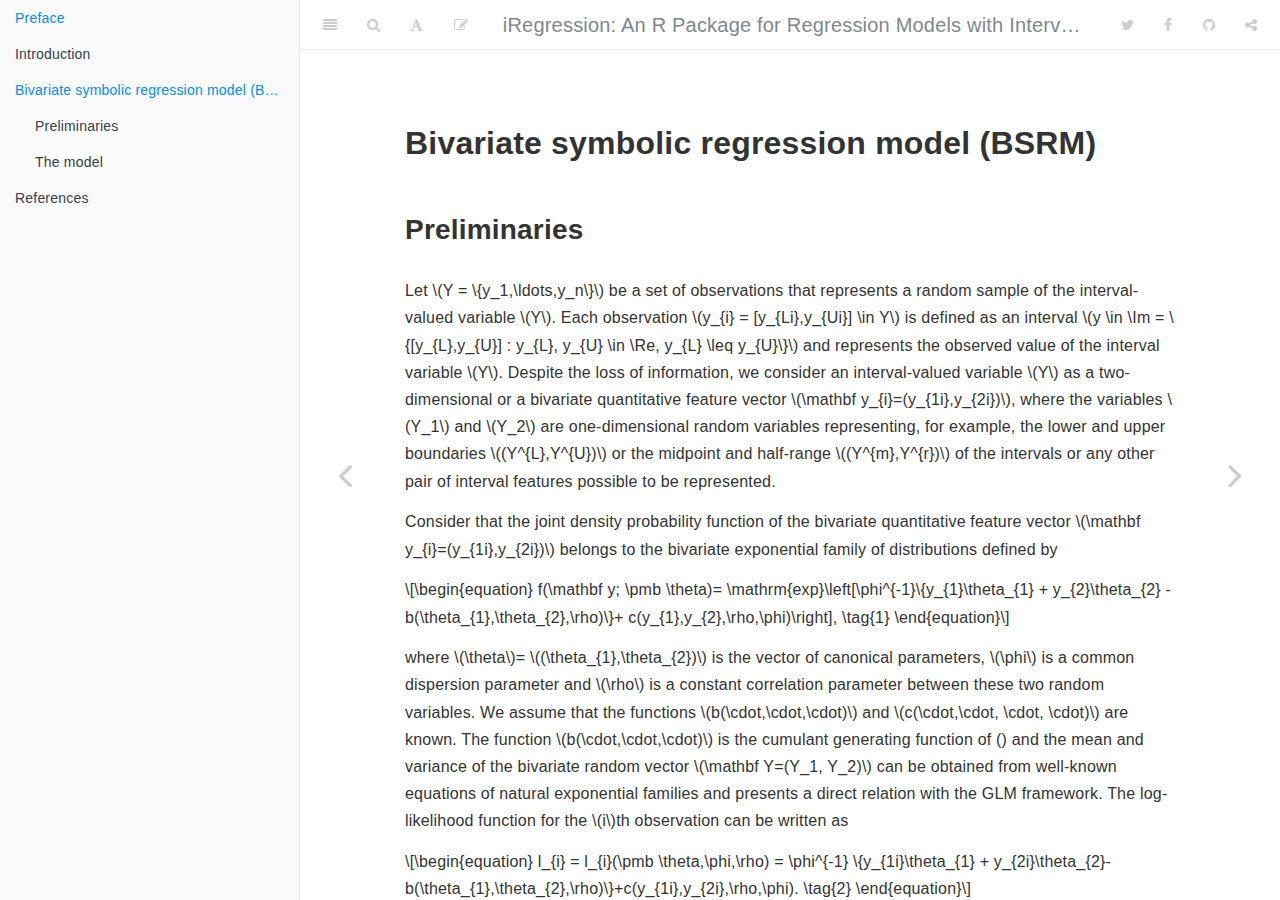
==== docs/bivariate-symbolic-regression-model-bsrm.html @ 04080b5e "Update site: adding --- at the end of each chapter." ====
<!DOCTYPE html>
<html >

<head>

  <meta charset="UTF-8">
  <meta http-equiv="X-UA-Compatible" content="IE=edge">
  <title>Bivariate symbolic regression model (BSRM) | iRegression: An R Package for Regression Models with Interval Variables</title>
  <meta name="description" content="Escrever um prefácio">
  <meta name="generator" content="bookdown  and GitBook 2.6.7">

  <meta property="og:title" content="Bivariate symbolic regression model (BSRM) | iRegression: An R Package for Regression Models with Interval Variables" />
  <meta property="og:type" content="book" />
  <meta property="og:url" content="https://prdm0.github.io/iRegression/" />
  
  <meta property="og:description" content="Escrever um prefácio" />
  <meta name="github-repo" content="prdm0/bookiRegression" />

  <meta name="twitter:card" content="summary" />
  <meta name="twitter:title" content="Bivariate symbolic regression model (BSRM) | iRegression: An R Package for Regression Models with Interval Variables" />
  
  <meta name="twitter:description" content="Escrever um prefácio" />
  

<meta name="author" content="Eufrasio de A. Lima Neto and Pedro Rafael D. Marinho">


<meta name="date" content="2019-01-02">

  <meta name="viewport" content="width=device-width, initial-scale=1">
  <meta name="apple-mobile-web-app-capable" content="yes">
  <meta name="apple-mobile-web-app-status-bar-style" content="black">
  
  
<link rel="prev" href="introduction.html">
<link rel="next" href="references.html">
<script src="libs/jquery-2.2.3/jquery.min.js"></script>
<link href="libs/gitbook-2.6.7/css/style.css" rel="stylesheet" />
<link href="libs/gitbook-2.6.7/css/plugin-table.css" rel="stylesheet" />
<link href="libs/gitbook-2.6.7/css/plugin-bookdown.css" rel="stylesheet" />
<link href="libs/gitbook-2.6.7/css/plugin-highlight.css" rel="stylesheet" />
<link href="libs/gitbook-2.6.7/css/plugin-search.css" rel="stylesheet" />
<link href="libs/gitbook-2.6.7/css/plugin-fontsettings.css" rel="stylesheet" />










<link rel="stylesheet" href="style.css" type="text/css" />
</head>

<body>



  <div class="book without-animation with-summary font-size-2 font-family-1" data-basepath=".">

    <div class="book-summary">
      <nav role="navigation">

<ul class="summary">
<li class="chapter" data-level="" data-path="index.html"><a href="index.html"><i class="fa fa-check"></i>Preface</a></li>
<li class="chapter" data-level="" data-path="introduction.html"><a href="introduction.html"><i class="fa fa-check"></i>Introduction</a></li>
<li class="chapter" data-level="" data-path="bivariate-symbolic-regression-model-bsrm.html"><a href="bivariate-symbolic-regression-model-bsrm.html"><i class="fa fa-check"></i>Bivariate symbolic regression model (BSRM)</a><ul>
<li class="chapter" data-level="" data-path="bivariate-symbolic-regression-model-bsrm.html"><a href="bivariate-symbolic-regression-model-bsrm.html#preliminaries"><i class="fa fa-check"></i>Preliminaries</a></li>
<li class="chapter" data-level="" data-path="bivariate-symbolic-regression-model-bsrm.html"><a href="bivariate-symbolic-regression-model-bsrm.html#the-model"><i class="fa fa-check"></i>The model</a></li>
</ul></li>
<li class="chapter" data-level="" data-path="references.html"><a href="references.html"><i class="fa fa-check"></i>References</a></li>
</ul>

      </nav>
    </div>

    <div class="book-body">
      <div class="body-inner">
        <div class="book-header" role="navigation">
          <h1>
            <i class="fa fa-circle-o-notch fa-spin"></i><a href="./">iRegression: An R Package for Regression Models with Interval Variables</a>
          </h1>
        </div>

        <div class="page-wrapper" tabindex="-1" role="main">
          <div class="page-inner">

            <section class="normal" id="section-">
<div id="bivariate-symbolic-regression-model-bsrm" class="section level1 unnumbered">
<h1>Bivariate symbolic regression model (BSRM)</h1>
<div id="preliminaries" class="section level2 unnumbered">
<h2>Preliminaries</h2>
<p>Let <span class="math inline">\(Y = \{y_1,\ldots,y_n\}\)</span> be a set of observations that represents a random sample of the interval-valued variable <span class="math inline">\(Y\)</span>. Each observation <span class="math inline">\(y_{i} = [y_{Li},y_{Ui}] \in Y\)</span> is defined as an interval <span class="math inline">\(y \in \Im = \{[y_{L},y_{U}] : y_{L}, y_{U} \in \Re, y_{L} \leq y_{U}\}\)</span> and represents the observed value of the interval variable <span class="math inline">\(Y\)</span>. Despite the loss of information, we consider an interval-valued variable <span class="math inline">\(Y\)</span> as a two-dimensional or a bivariate quantitative feature vector <span class="math inline">\(\mathbf y_{i}=(y_{1i},y_{2i})\)</span>, where the variables <span class="math inline">\(Y_1\)</span> and <span class="math inline">\(Y_2\)</span> are one-dimensional random variables representing, for example, the lower and upper boundaries <span class="math inline">\((Y^{L},Y^{U})\)</span> or the midpoint and half-range <span class="math inline">\((Y^{m},Y^{r})\)</span> of the intervals or any other pair of interval features possible to be represented.</p>
<p>Consider that the joint density probability function of the bivariate quantitative
feature vector <span class="math inline">\(\mathbf y_{i}=(y_{1i},y_{2i})\)</span> belongs to the bivariate exponential family of
distributions  defined by</p>
<p><span class="math display" id="eq:random">\[\begin{equation}
    f(\mathbf y; \pmb \theta)=
    \mathrm{exp}\left[\phi^{-1}\{y_{1}\theta_{1} + y_{2}\theta_{2} -
    b(\theta_{1},\theta_{2},\rho)\}+ c(y_{1},y_{2},\rho,\phi)\right],
    \tag{1}
\end{equation}\]</span></p>
<p>where <span class="math inline">\(\theta\)</span>=
<span class="math inline">\((\theta_{1},\theta_{2})\)</span> is the vector of canonical parameters, <span class="math inline">\(\phi\)</span> is a common dispersion parameter
and <span class="math inline">\(\rho\)</span> is a constant correlation parameter between these two
random variables. We assume that the functions
<span class="math inline">\(b(\cdot,\cdot,\cdot)\)</span> and <span class="math inline">\(c(\cdot,\cdot, \cdot, \cdot)\)</span> are known.
The function <span class="math inline">\(b(\cdot,\cdot,\cdot)\)</span> is the cumulant generating
function of () and the mean and variance of the bivariate
random vector <span class="math inline">\(\mathbf Y=(Y_1, Y_2)\)</span> can be obtained from well-known
equations of natural exponential families and presents a direct relation with the GLM framework. The log-likelihood function for the <span class="math inline">\(i\)</span>th observation can be written as</p>
<p><span class="math display" id="eq:loglikelihood">\[\begin{equation}
  l_{i} = l_{i}(\pmb \theta,\phi,\rho) =
        \phi^{-1} \{y_{1i}\theta_{1} +                                                                           y_{2i}\theta_{2}-b(\theta_{1},\theta_{2},\rho)\}+c(y_{1i},y_{2i},\rho,\phi).
\tag{2}
\end{equation}\]</span></p>
<p>The use of the bivariate exponential family of distributions allows to extend the GLM framework for the case of interval-valued variables.</p>
</div>
<div id="the-model" class="section level2 unnumbered">
<h2>The model</h2>
<p>Let <span class="math inline">\(E=\{e_1,\ldots,e_n\}\)</span> be a set of examples that are described by
<span class="math inline">\(p+1\)</span> interval-valued variables <span class="math inline">\(Y\)</span>, <span class="math inline">\(T_{1},\ldots,T_{p}\)</span>. The interval-valued
variable <span class="math inline">\(Y\)</span> is a dependent variable and it is related to a set of interval-valued
variables <span class="math inline">\(T_j\)</span> (<span class="math inline">\(j=1,2,\ldots,p\)</span>), known as independent variables. Each example
<span class="math inline">\(e_{i}\in E\)</span> (<span class="math inline">\(i=1,\ldots,n\)</span>) is denoted by an interval quantitative feature
vector <span class="math inline">\((\mathbf t_{i},y_{i})\)</span>, with <span class="math inline">\(\mathbf t_{i} = (t_{i1},\ldots,t_{ip})\)</span>,
where <span class="math inline">\(t_{ij}=[a_{ij},b_{ij}] \in \Im = \{[a,b]: a, b \in \Re, a \leq b\}\)</span> <span class="math inline">\((j=1,\ldots,p)\)</span>
and <span class="math inline">\(y_{i} = [y_{Li},y_{Ui}] \in \Im\)</span> are the observed values of <span class="math inline">\(T_{j}\)</span> and <span class="math inline">\(Y\)</span>,
respectively.</p>
<p>Now, let <span class="math inline">\(Y_1\)</span>, <span class="math inline">\(X_{1j}\)</span> and <span class="math inline">\(Y_2\)</span>, <span class="math inline">\(X_{2j}\)</span> (<span class="math inline">\(j=1,2,\ldots,p\)</span>) be quantitative variables
that represent any pair of interval features from the interval-valued variables <span class="math inline">\(Y\)</span> and <span class="math inline">\(T_{j}\)</span>, respectively. In case where those variables represent, respectively, the lower and upper boundaries of the interval variables <span class="math inline">\(Y\)</span> and <span class="math inline">\(T_{j}\)</span>,
each example <span class="math inline">\(e_{i} \in E\)</span> (<span class="math inline">\(i=1,\ldots,n\)</span>) will be denoted by two vectors: <span class="math inline">\((\mathbf x^{L}_{i},y^{L}_{i})\)</span>
and <span class="math inline">\((\mathbf x^{U}_{i}, y^{U}_{i})\)</span>, with <span class="math inline">\(\mathbf x^{L}_{i} = (x^{L}_{i1}, \ldots, x^{L}_{ip})\)</span> and <span class="math inline">\(\mathbf x^{U}_{i} = (x^{U}_{i1},\ldots, x^{U}_{ip})\)</span>, where <span class="math inline">\(x^{L}_{ij} = a_{ij}\)</span>, <span class="math inline">\(x^{U}_{ij} = b_{ij}\)</span>, <span class="math inline">\(y^{L}_{i} = y_{Li}\)</span> and <span class="math inline">\(y^{U}_{i} = y_{Ui}\)</span>
are the observed values of the quantitative variables <span class="math inline">\(X^{L}_{j}\)</span>, <span class="math inline">\(X^{U}_{j}\)</span>, <span class="math inline">\(Y^{L}\)</span> and <span class="math inline">\(Y^{U}\)</span>, respectively. Likewise, for the case where those variables
represent, respectively, the midpoint and half-range of the interval variables <span class="math inline">\(Y\)</span> and <span class="math inline">\(T_{j}\)</span>,
each example <span class="math inline">\(e_{i} \in E\)</span> (<span class="math inline">\(i=1,\ldots,n\)</span>) will be denoted by the vectors
<span class="math inline">\((\mathbf x^{m}_{i}, y^{m}_{i})\)</span> and <span class="math inline">\((\mathbf x^{r}_{i}, y^{r}_{i})\)</span>,
with <span class="math inline">\(\mathbf x^{m}_{i} = (x^{m}_{i1}, \ldots, x^{m}_{ip})\)</span> and <span class="math inline">\(\mathbf x^{r}_{i} = (x^{r}_{i1},\ldots, x^{r}_{ip})\)</span>, where <span class="math inline">\(x^{m}_{ij} = (a_{ij} + b_{ij})/2\)</span>, <span class="math inline">\(x^{r}_{ij}=(b_{ij}-a_{ij})/2\)</span>,
<span class="math inline">\(y^{m}_{i}=(y_{Li}+y_{Ui})/2\)</span> and <span class="math inline">\(y^{r}_{i} = (y_{Ui} - y_{Li})/2\)</span> are the observed values of
the variables <span class="math inline">\(X^{m}_{j}\)</span>, <span class="math inline">\(X^{r}_{j}\)</span>, <span class="math inline">\(Y^{m}\)</span> and <span class="math inline">\(Y^{r}\)</span>, respectively.</p>
<p>Following the GLM framework,  consider a  with probabilistic support
defined by two components (a random and a syste-ma-tic component) to model interval-valued data.
The random component considers the bivariate random vector <span class="math display">\[\textbf{Y} = \left[\begin{array}{c}
Y_{1}\\
Y_{2}\end{array}\right],\]</span> having the bivariate exponential family ().
In the systematic component, the explanatory variables <span class="math inline">\(X_{1j}\)</span> and <span class="math inline">\(X_{2j}\)</span> (<span class="math inline">\(j=1,2,\ldots,p\)</span>)
are responsible for the variability of <span class="math inline">\(Y_{1}\)</span> and <span class="math inline">\(Y_{2}\)</span>, respectively, and they are defined by</p>
<p><span class="math display" id="eq:systematic">\[\begin{equation}
\pmb \eta_{1} = g_{1}(\pmb \mu_{1})= \pmb X_{1} \pmb \beta_{1}\,\, \mbox{and}\,\, \pmb \eta_{2} = g_{2}(\pmb \mu_{2})= \pmb X_{2} \pmb \beta_{2},
\tag{3}
\end{equation}\]</span>
where <span class="math inline">\(\pmb X_{1}\)</span> and <span class="math inline">\(\pmb X_{2}\)</span> are known model matrices
formed by the observed values of the variables <span class="math inline">\(X_{1j}\)</span> and <span class="math inline">\(X_{2j}\)</span>,
respectively, <span class="math inline">\(\pmb \beta_{1}\)</span> and <span class="math inline">\(\pmb \beta_{2}\)</span>
are vectors of parameters to be estimated,
<span class="math inline">\(\pmb \eta_{1}\)</span> and <span class="math inline">\(\pmb \eta_{2}\)</span> are
the linear predictors, <span class="math inline">\(\pmb \mu_{1}\)</span> and <span class="math inline">\(\pmb \mu_{2}\)</span>
are the mean of the res-pon-se variables <span class="math inline">\(Y_{1}\)</span> and <span class="math inline">\(Y_{2}\)</span>, respectively, with
<span class="math inline">\(\pmb \eta_{l}\)</span>=<span class="math inline">\((\eta_{l_{1}},\ldots, \eta_{l_{n}})^\top,\)</span> <span class="math inline">\(\pmb \mu_{l}\)</span> = <span class="math inline">\((\mu_{l_{1}},\ldots, \mu_{l_{n}})^\top\)</span> and <span class="math inline">\(\pmb \beta_{l}\)</span> <span class="math inline">\(=(\beta_{l_{0}},\ldots,\beta_{l_{p}})^\top\)</span>, <span class="math inline">\(l = 1,2\)</span>. Here, <span class="math inline">\(g_{1}(\pmb \mu_{1}\)</span>) and <span class="math inline">\(g_{2}(\pmb \mu_{2}\)</span>)
are well-known link functions that connect the mean of the res-pon-se variables <span class="math inline">\(Y_{1}\)</span> and <span class="math inline">\(Y_{2}\)</span> with the explanatory variables <span class="math inline">\(X_{1j}\)</span> and <span class="math inline">\(X_{2j}\)</span> (<span class="math inline">\(j=1,\ldots,p\)</span>), respectively, being possible to choose different link functions.
A few functions available for the  are:
, among others.
However, some link functions have particular properties and can be preferred
in some situations. For example, if one considers the half-range of intervals in the
random component, the logarithmic link function will guarantee positiveness
for the predicted values of <span class="math inline">\(\hat{y}_{i}^{r}\)</span> (<span class="math inline">\(\hat{y}_{i}^{r} &gt;0\)</span>)
and this result implies that <span class="math inline">\(\hat{y}_{i}^{L} \leq \hat{y}_{i}^{U}\)</span>, <span class="math inline">\(i = 1, \ldots, n\)</span>.</p>
<hr />
</div>
</div>
            </section>

          </div>
        </div>
      </div>
<a href="introduction.html" class="navigation navigation-prev " aria-label="Previous page"><i class="fa fa-angle-left"></i></a>
<a href="references.html" class="navigation navigation-next " aria-label="Next page"><i class="fa fa-angle-right"></i></a>
    </div>
  </div>
<script src="libs/gitbook-2.6.7/js/app.min.js"></script>
<script src="libs/gitbook-2.6.7/js/lunr.js"></script>
<script src="libs/gitbook-2.6.7/js/plugin-search.js"></script>
<script src="libs/gitbook-2.6.7/js/plugin-sharing.js"></script>
<script src="libs/gitbook-2.6.7/js/plugin-fontsettings.js"></script>
<script src="libs/gitbook-2.6.7/js/plugin-bookdown.js"></script>
<script src="libs/gitbook-2.6.7/js/jquery.highlight.js"></script>
<script>
gitbook.require(["gitbook"], function(gitbook) {
gitbook.start({
"sharing": {
"github": true,
"facebook": true,
"twitter": true,
"google": false,
"linkedin": false,
"weibo": false,
"instapaper": false,
"vk": false,
"all": ["facebook", "google", "twitter", "linkedin", "weibo", "instapaper"]
},
"fontsettings": {
"theme": "white",
"family": "sans",
"size": 2
},
"edit": {
"link": "https://github.com/prdm0/bookiReg/edit/master/bivariate_symbolic_regression_model_BSRM.Rmd",
"text": "Edit"
},
"history": {
"link": null,
"text": null
},
"download": null,
"toc": {
"collapse": "section"
},
"toolbar": {
"position": "fixed"
}
});
});
</script>

<!-- dynamically load mathjax for compatibility with self-contained -->
<script>
  (function () {
    var script = document.createElement("script");
    script.type = "text/javascript";
    var src = "true";
    if (src === "" || src === "true") src = "https://mathjax.rstudio.com/latest/MathJax.js?config=TeX-MML-AM_CHTML";
    if (location.protocol !== "file:" && /^https?:/.test(src))
      src = src.replace(/^https?:/, '');
    script.src = src;
    document.getElementsByTagName("head")[0].appendChild(script);
  })();
</script>
</body>

</html>
---- docs/libs/gitbook-2.6.7/css/style.css ----
/*! normalize.css v2.1.0 | MIT License | git.io/normalize */img,legend{border:0}*,.fa{-webkit-font-smoothing:antialiased}.fa-ul>li,sub,sup{position:relative}.book .book-body .page-wrapper .page-inner section.normal hr:after,.book-langs-index .inner .languages:after,.buttons:after,.dropdown-menu .buttons:after{clear:both}body,html{-ms-text-size-adjust:100%;-webkit-text-size-adjust:100%}article,aside,details,figcaption,figure,footer,header,hgroup,main,nav,section,summary{display:block}audio,canvas,video{display:inline-block}.hidden,[hidden]{display:none}audio:not([controls]){display:none;height:0}html{font-family:sans-serif}body,figure{margin:0}a:focus{outline:dotted thin}a:active,a:hover{outline:0}h1{font-size:2em;margin:.67em 0}abbr[title]{border-bottom:1px dotted}b,strong{font-weight:700}dfn{font-style:italic}hr{-moz-box-sizing:content-box;box-sizing:content-box;height:0}mark{background:#ff0;color:#000}code,kbd,pre,samp{font-family:monospace,serif;font-size:1em}pre{white-space:pre-wrap}q{quotes:"\201C" "\201D" "\2018" "\2019"}small{font-size:80%}sub,sup{font-size:75%;line-height:0;vertical-align:baseline}sup{top:-.5em}sub{bottom:-.25em}svg:not(:root){overflow:hidden}fieldset{border:1px solid silver;margin:0 2px;padding:.35em .625em .75em}legend{padding:0}button,input,select,textarea{font-family:inherit;font-size:100%;margin:0}button,input{line-height:normal}button,select{text-transform:none}button,html input[type=button],input[type=reset],input[type=submit]{-webkit-appearance:button;cursor:pointer}button[disabled],html input[disabled]{cursor:default}input[type=checkbox],input[type=radio]{box-sizing:border-box;padding:0}input[type=search]{-webkit-appearance:textfield;-moz-box-sizing:content-box;-webkit-box-sizing:content-box;box-sizing:content-box}input[type=search]::-webkit-search-cancel-button{margin-right:10px;}button::-moz-focus-inner,input::-moz-focus-inner{border:0;padding:0}textarea{overflow:auto;vertical-align:top}table{border-collapse:collapse;border-spacing:0}/*!
 * Preboot v2
 *
 * Open sourced under MIT license by @mdo.
 * Some variables and mixins from Bootstrap (Apache 2 license).
 */.link-inherit,.link-inherit:focus,.link-inherit:hover{color:inherit}.fa,.fa-stack{display:inline-block}/*!
 *  Font Awesome 4.1.0 by @davegandy - http://fontawesome.io - @fontawesome
 *  License - http://fontawesome.io/license (Font: SIL OFL 1.1, CSS: MIT License)
 */@font-face{font-family:FontAwesome;src:url(./fontawesome/fontawesome-webfont.ttf?v=4.1.0) format('truetype');font-weight:400;font-style:normal}.fa{font-family:FontAwesome;font-style:normal;font-weight:400;line-height:1;-moz-osx-font-smoothing:grayscale}.book .book-header,.book .book-summary{font-family:"Helvetica Neue",Helvetica,Arial,sans-serif}.fa-lg{font-size:1.33333333em;line-height:.75em;vertical-align:-15%}.fa-2x{font-size:2em}.fa-3x{font-size:3em}.fa-4x{font-size:4em}.fa-5x{font-size:5em}.fa-fw{width:1.28571429em;text-align:center}.fa-ul{padding-left:0;margin-left:2.14285714em;list-style-type:none}.fa-li{position:absolute;left:-2.14285714em;width:2.14285714em;top:.14285714em;text-align:center}.fa-li.fa-lg{left:-1.85714286em}.fa-border{padding:.2em .25em .15em;border:.08em solid #eee;border-radius:.1em}.pull-right{float:right}.pull-left{float:left}.fa.pull-left{margin-right:.3em}.fa.pull-right{margin-left:.3em}.fa-spin{-webkit-animation:spin 2s infinite linear;-moz-animation:spin 2s infinite linear;-o-animation:spin 2s infinite linear;animation:spin 2s infinite linear}@-moz-keyframes spin{0%{-moz-transform:rotate(0)}100%{-moz-transform:rotate(359deg)}}@-webkit-keyframes spin{0%{-webkit-transform:rotate(0)}100%{-webkit-transform:rotate(359deg)}}@-o-keyframes spin{0%{-o-transform:rotate(0)}100%{-o-transform:rotate(359deg)}}@keyframes spin{0%{-webkit-transform:rotate(0);transform:rotate(0)}100%{-webkit-transform:rotate(359deg);transform:rotate(359deg)}}.fa-rotate-90{filter:progid:DXImageTransform.Microsoft.BasicImage(rotation=1);-webkit-transform:rotate(90deg);-moz-transform:rotate(90deg);-ms-transform:rotate(90deg);-o-transform:rotate(90deg);transform:rotate(90deg)}.fa-rotate-180{filter:progid:DXImageTransform.Microsoft.BasicImage(rotation=2);-webkit-transform:rotate(180deg);-moz-transform:rotate(180deg);-ms-transform:rotate(180deg);-o-transform:rotate(180deg);transform:rotate(180deg)}.fa-rotate-270{filter:progid:DXImageTransform.Microsoft.BasicImage(rotation=3);-webkit-transform:rotate(270deg);-moz-transform:rotate(270deg);-ms-transform:rotate(270deg);-o-transform:rotate(270deg);transform:rotate(270deg)}.fa-flip-horizontal{filter:progid:DXImageTransform.Microsoft.BasicImage(rotation=0, mirror=1);-webkit-transform:scale(-1,1);-moz-transform:scale(-1,1);-ms-transform:scale(-1,1);-o-transform:scale(-1,1);transform:scale(-1,1)}.fa-flip-vertical{filter:progid:DXImageTransform.Microsoft.BasicImage(rotation=2, mirror=1);-webkit-transform:scale(1,-1);-moz-transform:scale(1,-1);-ms-transform:scale(1,-1);-o-transform:scale(1,-1);transform:scale(1,-1)}.fa-stack{position:relative;width:2em;height:2em;line-height:2em;vertical-align:middle}.fa-stack-1x,.fa-stack-2x{position:absolute;left:0;width:100%;text-align:center}.fa-stack-1x{line-height:inherit}.fa-stack-2x{font-size:2em}.fa-inverse{color:#fff}.fa-glass:before{content:"\f000"}.fa-music:before{content:"\f001"}.fa-search:before{content:"\f002"}.fa-envelope-o:before{content:"\f003"}.fa-heart:before{content:"\f004"}.fa-star:before{content:"\f005"}.fa-star-o:before{content:"\f006"}.fa-user:before{content:"\f007"}.fa-film:before{content:"\f008"}.fa-th-large:before{content:"\f009"}.fa-th:before{content:"\f00a"}.fa-th-list:before{content:"\f00b"}.fa-check:before{content:"\f00c"}.fa-times:before{content:"\f00d"}.fa-search-plus:before{content:"\f00e"}.fa-search-minus:before{content:"\f010"}.fa-power-off:before{content:"\f011"}.fa-signal:before{content:"\f012"}.fa-cog:before,.fa-gear:before{content:"\f013"}.fa-trash-o:before{content:"\f014"}.fa-home:before{content:"\f015"}.fa-file-o:before{content:"\f016"}.fa-clock-o:before{content:"\f017"}.fa-road:before{content:"\f018"}.fa-download:before{content:"\f019"}.fa-arrow-circle-o-down:before{content:"\f01a"}.fa-arrow-circle-o-up:before{content:"\f01b"}.fa-inbox:before{content:"\f01c"}.fa-play-circle-o:before{content:"\f01d"}.fa-repeat:before,.fa-rotate-right:before{content:"\f01e"}.fa-refresh:before{content:"\f021"}.fa-list-alt:before{content:"\f022"}.fa-lock:before{content:"\f023"}.fa-flag:before{content:"\f024"}.fa-headphones:before{content:"\f025"}.fa-volume-off:before{content:"\f026"}.fa-volume-down:before{content:"\f027"}.fa-volume-up:before{content:"\f028"}.fa-qrcode:before{content:"\f029"}.fa-barcode:before{content:"\f02a"}.fa-tag:before{content:"\f02b"}.fa-tags:before{content:"\f02c"}.fa-book:before{content:"\f02d"}.fa-bookmark:before{content:"\f02e"}.fa-print:before{content:"\f02f"}.fa-camera:before{content:"\f030"}.fa-font:before{content:"\f031"}.fa-bold:before{content:"\f032"}.fa-italic:before{content:"\f033"}.fa-text-height:before{content:"\f034"}.fa-text-width:before{content:"\f035"}.fa-align-left:before{content:"\f036"}.fa-align-center:before{content:"\f037"}.fa-align-right:before{content:"\f038"}.fa-align-justify:before{content:"\f039"}.fa-list:before{content:"\f03a"}.fa-dedent:before,.fa-outdent:before{content:"\f03b"}.fa-indent:before{content:"\f03c"}.fa-video-camera:before{content:"\f03d"}.fa-image:before,.fa-photo:before,.fa-picture-o:before{content:"\f03e"}.fa-pencil:before{content:"\f040"}.fa-map-marker:before{content:"\f041"}.fa-adjust:before{content:"\f042"}.fa-tint:before{content:"\f043"}.fa-edit:before,.fa-pencil-square-o:before{content:"\f044"}.fa-share-square-o:before{content:"\f045"}.fa-check-square-o:before{content:"\f046"}.fa-arrows:before{content:"\f047"}.fa-step-backward:before{content:"\f048"}.fa-fast-backward:before{content:"\f049"}.fa-backward:before{content:"\f04a"}.fa-play:before{content:"\f04b"}.fa-pause:before{content:"\f04c"}.fa-stop:before{content:"\f04d"}.fa-forward:before{content:"\f04e"}.fa-fast-forward:before{content:"\f050"}.fa-step-forward:before{content:"\f051"}.fa-eject:before{content:"\f052"}.fa-chevron-left:before{content:"\f053"}.fa-chevron-right:before{content:"\f054"}.fa-plus-circle:before{content:"\f055"}.fa-minus-circle:before{content:"\f056"}.fa-times-circle:before{content:"\f057"}.fa-check-circle:before{content:"\f058"}.fa-question-circle:before{content:"\f059"}.fa-info-circle:before{content:"\f05a"}.fa-crosshairs:before{content:"\f05b"}.fa-times-circle-o:before{content:"\f05c"}.fa-check-circle-o:before{content:"\f05d"}.fa-ban:before{content:"\f05e"}.fa-arrow-left:before{content:"\f060"}.fa-arrow-right:before{content:"\f061"}.fa-arrow-up:before{content:"\f062"}.fa-arrow-down:before{content:"\f063"}.fa-mail-forward:before,.fa-share:before{content:"\f064"}.fa-expand:before{content:"\f065"}.fa-compress:before{content:"\f066"}.fa-plus:before{content:"\f067"}.fa-minus:before{content:"\f068"}.fa-asterisk:before{content:"\f069"}.fa-exclamation-circle:before{content:"\f06a"}.fa-gift:before{content:"\f06b"}.fa-leaf:before{content:"\f06c"}.fa-fire:before{content:"\f06d"}.fa-eye:before{content:"\f06e"}.fa-eye-slash:before{content:"\f070"}.fa-exclamation-triangle:before,.fa-warning:before{content:"\f071"}.fa-plane:before{content:"\f072"}.fa-calendar:before{content:"\f073"}.fa-random:before{content:"\f074"}.fa-comment:before{content:"\f075"}.fa-magnet:before{content:"\f076"}.fa-chevron-up:before{content:"\f077"}.fa-chevron-down:before{content:"\f078"}.fa-retweet:before{content:"\f079"}.fa-shopping-cart:before{content:"\f07a"}.fa-folder:before{content:"\f07b"}.fa-folder-open:before{content:"\f07c"}.fa-arrows-v:before{content:"\f07d"}.fa-arrows-h:before{content:"\f07e"}.fa-bar-chart-o:before{content:"\f080"}.fa-twitter-square:before{content:"\f081"}.fa-facebook-square:before{content:"\f082"}.fa-camera-retro:before{content:"\f083"}.fa-key:before{content:"\f084"}.fa-cogs:before,.fa-gears:before{content:"\f085"}.fa-comments:before{content:"\f086"}.fa-thumbs-o-up:before{content:"\f087"}.fa-thumbs-o-down:before{content:"\f088"}.fa-star-half:before{content:"\f089"}.fa-heart-o:before{content:"\f08a"}.fa-sign-out:before{content:"\f08b"}.fa-linkedin-square:before{content:"\f08c"}.fa-thumb-tack:before{content:"\f08d"}.fa-external-link:before{content:"\f08e"}.fa-sign-in:before{content:"\f090"}.fa-trophy:before{content:"\f091"}.fa-github-square:before{content:"\f092"}.fa-upload:before{content:"\f093"}.fa-lemon-o:before{content:"\f094"}.fa-phone:before{content:"\f095"}.fa-square-o:before{content:"\f096"}.fa-bookmark-o:before{content:"\f097"}.fa-phone-square:before{content:"\f098"}.fa-twitter:before{content:"\f099"}.fa-facebook:before{content:"\f09a"}.fa-github:before{content:"\f09b"}.fa-unlock:before{content:"\f09c"}.fa-credit-card:before{content:"\f09d"}.fa-rss:before{content:"\f09e"}.fa-hdd-o:before{content:"\f0a0"}.fa-bullhorn:before{content:"\f0a1"}.fa-bell:before{content:"\f0f3"}.fa-certificate:before{content:"\f0a3"}.fa-hand-o-right:before{content:"\f0a4"}.fa-hand-o-left:before{content:"\f0a5"}.fa-hand-o-up:before{content:"\f0a6"}.fa-hand-o-down:before{content:"\f0a7"}.fa-arrow-circle-left:before{content:"\f0a8"}.fa-arrow-circle-right:before{content:"\f0a9"}.fa-arrow-circle-up:before{content:"\f0aa"}.fa-arrow-circle-down:before{content:"\f0ab"}.fa-globe:before{content:"\f0ac"}.fa-wrench:before{content:"\f0ad"}.fa-tasks:before{content:"\f0ae"}.fa-filter:before{content:"\f0b0"}.fa-briefcase:before{content:"\f0b1"}.fa-arrows-alt:before{content:"\f0b2"}.fa-group:before,.fa-users:before{content:"\f0c0"}.fa-chain:before,.fa-link:before{content:"\f0c1"}.fa-cloud:before{content:"\f0c2"}.fa-flask:before{content:"\f0c3"}.fa-cut:before,.fa-scissors:before{content:"\f0c4"}.fa-copy:before,.fa-files-o:before{content:"\f0c5"}.fa-paperclip:before{content:"\f0c6"}.fa-floppy-o:before,.fa-save:before{content:"\f0c7"}.fa-square:before{content:"\f0c8"}.fa-bars:before,.fa-navicon:before,.fa-reorder:before{content:"\f0c9"}.fa-list-ul:before{content:"\f0ca"}.fa-list-ol:before{content:"\f0cb"}.fa-strikethrough:before{content:"\f0cc"}.fa-underline:before{content:"\f0cd"}.fa-table:before{content:"\f0ce"}.fa-magic:before{content:"\f0d0"}.fa-truck:before{content:"\f0d1"}.fa-pinterest:before{content:"\f0d2"}.fa-pinterest-square:before{content:"\f0d3"}.fa-google-plus-square:before{content:"\f0d4"}.fa-google-plus:before{content:"\f0d5"}.fa-money:before{content:"\f0d6"}.fa-caret-down:before{content:"\f0d7"}.fa-caret-up:before{content:"\f0d8"}.fa-caret-left:before{content:"\f0d9"}.fa-caret-right:before{content:"\f0da"}.fa-columns:before{content:"\f0db"}.fa-sort:before,.fa-unsorted:before{content:"\f0dc"}.fa-sort-desc:before,.fa-sort-down:before{content:"\f0dd"}.fa-sort-asc:before,.fa-sort-up:before{content:"\f0de"}.fa-envelope:before{content:"\f0e0"}.fa-linkedin:before{content:"\f0e1"}.fa-rotate-left:before,.fa-undo:before{content:"\f0e2"}.fa-gavel:before,.fa-legal:before{content:"\f0e3"}.fa-dashboard:before,.fa-tachometer:before{content:"\f0e4"}.fa-comment-o:before{content:"\f0e5"}.fa-comments-o:before{content:"\f0e6"}.fa-bolt:before,.fa-flash:before{content:"\f0e7"}.fa-sitemap:before{content:"\f0e8"}.fa-umbrella:before{content:"\f0e9"}.fa-clipboard:before,.fa-paste:before{content:"\f0ea"}.fa-lightbulb-o:before{content:"\f0eb"}.fa-exchange:before{content:"\f0ec"}.fa-cloud-download:before{content:"\f0ed"}.fa-cloud-upload:before{content:"\f0ee"}.fa-user-md:before{content:"\f0f0"}.fa-stethoscope:before{content:"\f0f1"}.fa-suitcase:before{content:"\f0f2"}.fa-bell-o:before{content:"\f0a2"}.fa-coffee:before{content:"\f0f4"}.fa-cutlery:before{content:"\f0f5"}.fa-file-text-o:before{content:"\f0f6"}.fa-building-o:before{content:"\f0f7"}.fa-hospital-o:before{content:"\f0f8"}.fa-ambulance:before{content:"\f0f9"}.fa-medkit:before{content:"\f0fa"}.fa-fighter-jet:before{content:"\f0fb"}.fa-beer:before{content:"\f0fc"}.fa-h-square:before{content:"\f0fd"}.fa-plus-square:before{content:"\f0fe"}.fa-angle-double-left:before{content:"\f100"}.fa-angle-double-right:before{content:"\f101"}.fa-angle-double-up:before{content:"\f102"}.fa-angle-double-down:before{content:"\f103"}.fa-angle-left:before{content:"\f104"}.fa-angle-right:before{content:"\f105"}.fa-angle-up:before{content:"\f106"}.fa-angle-down:before{content:"\f107"}.fa-desktop:before{content:"\f108"}.fa-laptop:before{content:"\f109"}.fa-tablet:before{content:"\f10a"}.fa-mobile-phone:before,.fa-mobile:before{content:"\f10b"}.fa-circle-o:before{content:"\f10c"}.fa-quote-left:before{content:"\f10d"}.fa-quote-right:before{content:"\f10e"}.fa-spinner:before{content:"\f110"}.fa-circle:before{content:"\f111"}.fa-mail-reply:before,.fa-reply:before{content:"\f112"}.fa-github-alt:before{content:"\f113"}.fa-folder-o:before{content:"\f114"}.fa-folder-open-o:before{content:"\f115"}.fa-smile-o:before{content:"\f118"}.fa-frown-o:before{content:"\f119"}.fa-meh-o:before{content:"\f11a"}.fa-gamepad:before{content:"\f11b"}.fa-keyboard-o:before{content:"\f11c"}.fa-flag-o:before{content:"\f11d"}.fa-flag-checkered:before{content:"\f11e"}.fa-terminal:before{content:"\f120"}.fa-code:before{content:"\f121"}.fa-mail-reply-all:before,.fa-reply-all:before{content:"\f122"}.fa-star-half-empty:before,.fa-star-half-full:before,.fa-star-half-o:before{content:"\f123"}.fa-location-arrow:before{content:"\f124"}.fa-crop:before{content:"\f125"}.fa-code-fork:before{content:"\f126"}.fa-chain-broken:before,.fa-unlink:before{content:"\f127"}.fa-question:before{content:"\f128"}.fa-info:before{content:"\f129"}.fa-exclamation:before{content:"\f12a"}.fa-superscript:before{content:"\f12b"}.fa-subscript:before{content:"\f12c"}.fa-eraser:before{content:"\f12d"}.fa-puzzle-piece:before{content:"\f12e"}.fa-microphone:before{content:"\f130"}.fa-microphone-slash:before{content:"\f131"}.fa-shield:before{content:"\f132"}.fa-calendar-o:before{content:"\f133"}.fa-fire-extinguisher:before{content:"\f134"}.fa-rocket:before{content:"\f135"}.fa-maxcdn:before{content:"\f136"}.fa-chevron-circle-left:before{content:"\f137"}.fa-chevron-circle-right:before{content:"\f138"}.fa-chevron-circle-up:before{content:"\f139"}.fa-chevron-circle-down:before{content:"\f13a"}.fa-html5:before{content:"\f13b"}.fa-css3:before{content:"\f13c"}.fa-anchor:before{content:"\f13d"}.fa-unlock-alt:before{content:"\f13e"}.fa-bullseye:before{content:"\f140"}.fa-ellipsis-h:before{content:"\f141"}.fa-ellipsis-v:before{content:"\f142"}.fa-rss-square:before{content:"\f143"}.fa-play-circle:before{content:"\f144"}.fa-ticket:before{content:"\f145"}.fa-minus-square:before{content:"\f146"}.fa-minus-square-o:before{content:"\f147"}.fa-level-up:before{content:"\f148"}.fa-level-down:before{content:"\f149"}.fa-check-square:before{content:"\f14a"}.fa-pencil-square:before{content:"\f14b"}.fa-external-link-square:before{content:"\f14c"}.fa-share-square:before{content:"\f14d"}.fa-compass:before{content:"\f14e"}.fa-caret-square-o-down:before,.fa-toggle-down:before{content:"\f150"}.fa-caret-square-o-up:before,.fa-toggle-up:before{content:"\f151"}.fa-caret-square-o-right:before,.fa-toggle-right:before{content:"\f152"}.fa-eur:before,.fa-euro:before{content:"\f153"}.fa-gbp:before{content:"\f154"}.fa-dollar:before,.fa-usd:before{content:"\f155"}.fa-inr:before,.fa-rupee:before{content:"\f156"}.fa-cny:before,.fa-jpy:before,.fa-rmb:before,.fa-yen:before{content:"\f157"}.fa-rouble:before,.fa-rub:before,.fa-ruble:before{content:"\f158"}.fa-krw:before,.fa-won:before{content:"\f159"}.fa-bitcoin:before,.fa-btc:before{content:"\f15a"}.fa-file:before{content:"\f15b"}.fa-file-text:before{content:"\f15c"}.fa-sort-alpha-asc:before{content:"\f15d"}.fa-sort-alpha-desc:before{content:"\f15e"}.fa-sort-amount-asc:before{content:"\f160"}.fa-sort-amount-desc:before{content:"\f161"}.fa-sort-numeric-asc:before{content:"\f162"}.fa-sort-numeric-desc:before{content:"\f163"}.fa-thumbs-up:before{content:"\f164"}.fa-thumbs-down:before{content:"\f165"}.fa-youtube-square:before{content:"\f166"}.fa-youtube:before{content:"\f167"}.fa-xing:before{content:"\f168"}.fa-xing-square:before{content:"\f169"}.fa-youtube-play:before{content:"\f16a"}.fa-dropbox:before{content:"\f16b"}.fa-stack-overflow:before{content:"\f16c"}.fa-instagram:before{content:"\f16d"}.fa-flickr:before{content:"\f16e"}.fa-adn:before{content:"\f170"}.fa-bitbucket:before{content:"\f171"}.fa-bitbucket-square:before{content:"\f172"}.fa-tumblr:before{content:"\f173"}.fa-tumblr-square:before{content:"\f174"}.fa-long-arrow-down:before{content:"\f175"}.fa-long-arrow-up:before{content:"\f176"}.fa-long-arrow-left:before{content:"\f177"}.fa-long-arrow-right:before{content:"\f178"}.fa-apple:before{content:"\f179"}.fa-windows:before{content:"\f17a"}.fa-android:before{content:"\f17b"}.fa-linux:before{content:"\f17c"}.fa-dribbble:before{content:"\f17d"}.fa-skype:before{content:"\f17e"}.fa-foursquare:before{content:"\f180"}.fa-trello:before{content:"\f181"}.fa-female:before{content:"\f182"}.fa-male:before{content:"\f183"}.fa-gittip:before{content:"\f184"}.fa-sun-o:before{content:"\f185"}.fa-moon-o:before{content:"\f186"}.fa-archive:before{content:"\f187"}.fa-bug:before{content:"\f188"}.fa-vk:before{content:"\f189"}.fa-weibo:before{content:"\f18a"}.fa-renren:before{content:"\f18b"}.fa-pagelines:before{content:"\f18c"}.fa-stack-exchange:before{content:"\f18d"}.fa-arrow-circle-o-right:before{content:"\f18e"}.fa-arrow-circle-o-left:before{content:"\f190"}.fa-caret-square-o-left:before,.fa-toggle-left:before{content:"\f191"}.fa-dot-circle-o:before{content:"\f192"}.fa-wheelchair:before{content:"\f193"}.fa-vimeo-square:before{content:"\f194"}.fa-try:before,.fa-turkish-lira:before{content:"\f195"}.fa-plus-square-o:before{content:"\f196"}.fa-space-shuttle:before{content:"\f197"}.fa-slack:before{content:"\f198"}.fa-envelope-square:before{content:"\f199"}.fa-wordpress:before{content:"\f19a"}.fa-openid:before{content:"\f19b"}.fa-bank:before,.fa-institution:before,.fa-university:before{content:"\f19c"}.fa-graduation-cap:before,.fa-mortar-board:before{content:"\f19d"}.fa-yahoo:before{content:"\f19e"}.fa-google:before{content:"\f1a0"}.fa-reddit:before{content:"\f1a1"}.fa-reddit-square:before{content:"\f1a2"}.fa-stumbleupon-circle:before{content:"\f1a3"}.fa-stumbleupon:before{content:"\f1a4"}.fa-delicious:before{content:"\f1a5"}.fa-digg:before{content:"\f1a6"}.fa-pied-piper-square:before,.fa-pied-piper:before{content:"\f1a7"}.fa-pied-piper-alt:before{content:"\f1a8"}.fa-drupal:before{content:"\f1a9"}.fa-joomla:before{content:"\f1aa"}.fa-language:before{content:"\f1ab"}.fa-fax:before{content:"\f1ac"}.fa-building:before{content:"\f1ad"}.fa-child:before{content:"\f1ae"}.fa-paw:before{content:"\f1b0"}.fa-spoon:before{content:"\f1b1"}.fa-cube:before{content:"\f1b2"}.fa-cubes:before{content:"\f1b3"}.fa-behance:before{content:"\f1b4"}.fa-behance-square:before{content:"\f1b5"}.fa-steam:before{content:"\f1b6"}.fa-steam-square:before{content:"\f1b7"}.fa-recycle:before{content:"\f1b8"}.fa-automobile:before,.fa-car:before{content:"\f1b9"}.fa-cab:before,.fa-taxi:before{content:"\f1ba"}.fa-tree:before{content:"\f1bb"}.fa-spotify:before{content:"\f1bc"}.fa-deviantart:before{content:"\f1bd"}.fa-soundcloud:before{content:"\f1be"}.fa-database:before{content:"\f1c0"}.fa-file-pdf-o:before{content:"\f1c1"}.fa-file-word-o:before{content:"\f1c2"}.fa-file-excel-o:before{content:"\f1c3"}.fa-file-powerpoint-o:before{content:"\f1c4"}.fa-file-image-o:before,.fa-file-photo-o:before,.fa-file-picture-o:before{content:"\f1c5"}.fa-file-archive-o:before,.fa-file-zip-o:before{content:"\f1c6"}.fa-file-audio-o:before,.fa-file-sound-o:before{content:"\f1c7"}.fa-file-movie-o:before,.fa-file-video-o:before{content:"\f1c8"}.fa-file-code-o:before{content:"\f1c9"}.fa-vine:before{content:"\f1ca"}.fa-codepen:before{content:"\f1cb"}.fa-jsfiddle:before{content:"\f1cc"}.fa-life-bouy:before,.fa-life-ring:before,.fa-life-saver:before,.fa-support:before{content:"\f1cd"}.fa-circle-o-notch:before{content:"\f1ce"}.fa-ra:before,.fa-rebel:before{content:"\f1d0"}.fa-empire:before,.fa-ge:before{content:"\f1d1"}.fa-git-square:before{content:"\f1d2"}.fa-git:before{content:"\f1d3"}.fa-hacker-news:before{content:"\f1d4"}.fa-tencent-weibo:before{content:"\f1d5"}.fa-qq:before{content:"\f1d6"}.fa-wechat:before,.fa-weixin:before{content:"\f1d7"}.fa-paper-plane:before,.fa-send:before{content:"\f1d8"}.fa-paper-plane-o:before,.fa-send-o:before{content:"\f1d9"}.fa-history:before{content:"\f1da"}.fa-circle-thin:before{content:"\f1db"}.fa-header:before{content:"\f1dc"}.fa-paragraph:before{content:"\f1dd"}.fa-sliders:before{content:"\f1de"}.fa-share-alt:before{content:"\f1e0"}.fa-share-alt-square:before{content:"\f1e1"}.fa-bomb:before{content:"\f1e2"}.book-langs-index{width:100%;height:100%;padding:40px 0;margin:0;overflow:auto}@media (max-width:600px){.book-langs-index{padding:0}}.book-langs-index .inner{max-width:600px;width:100%;margin:0 auto;padding:30px;background:#fff;border-radius:3px}.book-langs-index .inner h3{margin:0}.book-langs-index .inner .languages{list-style:none;padding:20px 30px;margin-top:20px;border-top:1px solid #eee}.book-langs-index .inner .languages:after,.book-langs-index .inner .languages:before{content:" ";display:table;line-height:0}.book-langs-index .inner .languages li{width:50%;float:left;padding:10px 5px;font-size:16px}@media (max-width:600px){.book-langs-index .inner .languages li{width:100%;max-width:100%}}.book .book-header{overflow:visible;height:50px;padding:0 8px;z-index:2;font-size:.85em;color:#7e888b;background:0 0}.book .book-header .btn{display:block;height:50px;padding:0 15px;border-bottom:none;color:#ccc;text-transform:uppercase;line-height:50px;-webkit-box-shadow:none!important;box-shadow:none!important;position:relative;font-size:14px}.book .book-header .btn:hover{position:relative;text-decoration:none;color:#444;background:0 0}.book .book-header h1{margin:0;font-size:20px;font-weight:200;text-align:center;line-height:50px;opacity:0;padding-left:200px;padding-right:200px;-webkit-transition:opacity .2s ease;-moz-transition:opacity .2s ease;-o-transition:opacity .2s ease;transition:opacity .2s ease;overflow:hidden;text-overflow:ellipsis;white-space:nowrap}.book .book-header h1 a,.book .book-header h1 a:hover{color:inherit;text-decoration:none}@media (max-width:1000px){.book .book-header h1{display:none}}.book .book-header h1 i{display:none}.book .book-header:hover h1{opacity:1}.book.is-loading .book-header h1 i{display:inline-block}.book.is-loading .book-header h1 a{display:none}.dropdown{position:relative}.dropdown-menu{position:absolute;top:100%;left:0;z-index:100;display:none;float:left;min-width:160px;padding:0;margin:2px 0 0;list-style:none;font-size:14px;background-color:#fafafa;border:1px solid rgba(0,0,0,.07);border-radius:1px;-webkit-box-shadow:0 6px 12px rgba(0,0,0,.175);box-shadow:0 6px 12px rgba(0,0,0,.175);background-clip:padding-box}.dropdown-menu.open{display:block}.dropdown-menu.dropdown-left{left:auto;right:4%}.dropdown-menu.dropdown-left .dropdown-caret{right:14px;left:auto}.dropdown-menu .dropdown-caret{position:absolute;top:-8px;left:14px;width:18px;height:10px;float:left;overflow:hidden}.dropdown-menu .dropdown-caret .caret-inner,.dropdown-menu .dropdown-caret .caret-outer{display:inline-block;top:0;border-left:9px solid transparent;border-right:9px solid transparent;position:absolute}.dropdown-menu .dropdown-caret .caret-outer{border-bottom:9px solid rgba(0,0,0,.1);height:auto;left:0;width:auto;margin-left:-1px}.dropdown-menu .dropdown-caret .caret-inner{margin-top:-1px;top:1px;border-bottom:9px solid #fafafa}.dropdown-menu .buttons{border-bottom:1px solid rgba(0,0,0,.07)}.dropdown-menu .buttons:after,.dropdown-menu .buttons:before{content:" ";display:table;line-height:0}.dropdown-menu .buttons:last-child{border-bottom:none}.dropdown-menu .buttons .button{border:0;background-color:transparent;color:#a6a6a6;width:100%;text-align:center;float:left;line-height:1.42857143;padding:8px 4px}.alert,.dropdown-menu .buttons .button:hover{color:#444}.dropdown-menu .buttons .button:focus,.dropdown-menu .buttons .button:hover{outline:0}.dropdown-menu .buttons .button.size-2{width:50%}.dropdown-menu .buttons .button.size-3{width:33%}.alert{padding:15px;margin-bottom:20px;background:#eee;border-bottom:5px solid #ddd}.alert-success{background:#dff0d8;border-color:#d6e9c6;color:#3c763d}.alert-info{background:#d9edf7;border-color:#bce8f1;color:#31708f}.alert-danger{background:#f2dede;border-color:#ebccd1;color:#a94442}.alert-warning{background:#fcf8e3;border-color:#faebcc;color:#8a6d3b}.book .book-summary{position:absolute;top:0;left:-300px;bottom:0;z-index:1;width:300px;color:#364149;background:#fafafa;border-right:1px solid rgba(0,0,0,.07);-webkit-transition:left 250ms ease;-moz-transition:left 250ms ease;-o-transition:left 250ms ease;transition:left 250ms ease}.book .book-summary ul.summary{position:absolute;top:0;left:0;right:0;bottom:0;overflow-y:auto;list-style:none;margin:0;padding:0;-webkit-transition:top .5s ease;-moz-transition:top .5s ease;-o-transition:top .5s ease;transition:top .5s ease}.book .book-summary ul.summary li{list-style:none}.book .book-summary ul.summary li.divider{height:1px;margin:7px 0;overflow:hidden;background:rgba(0,0,0,.07)}.book .book-summary ul.summary li i.fa-check{display:none;position:absolute;right:9px;top:16px;font-size:9px;color:#3c3}.book .book-summary ul.summary li.done>a{color:#364149;font-weight:400}.book .book-summary ul.summary li.done>a i{display:inline}.book .book-summary ul.summary li a,.book .book-summary ul.summary li span{display:block;padding:10px 15px;border-bottom:none;color:#364149;background:0 0;text-overflow:ellipsis;overflow:hidden;white-space:nowrap;position:relative}.book .book-summary ul.summary li span{cursor:not-allowed;opacity:.3;filter:alpha(opacity=30)}.book .book-summary ul.summary li a:hover,.book .book-summary ul.summary li.active>a{color:#008cff;background:0 0;text-decoration:none}.book .book-summary ul.summary li ul{padding-left:20px}@media (max-width:600px){.book .book-summary{width:calc(100% - 60px);bottom:0;left:-100%}}.book.with-summary .book-summary{left:0}.book.without-animation .book-summary{-webkit-transition:none!important;-moz-transition:none!important;-o-transition:none!important;transition:none!important}.book{position:relative;width:100%;height:100%}.book .book-body,.book .book-body .body-inner{position:absolute;top:0;left:0;overflow-y:auto;bottom:0;right:0}.book .book-body{color:#000;background:#fff;-webkit-transition:left 250ms ease;-moz-transition:left 250ms ease;-o-transition:left 250ms ease;transition:left 250ms ease}.book .book-body .page-wrapper{position:relative;outline:0}.book .book-body .page-wrapper .page-inner{max-width:800px;margin:0 auto;padding:20px 0 40px}.book .book-body .page-wrapper .page-inner section{margin:0;padding:5px 15px;background:#fff;border-radius:2px;line-height:1.7;font-size:1.6rem}.book .book-body .page-wrapper .page-inner .btn-group .btn{border-radius:0;background:#eee;border:0}@media (max-width:1240px){.book .book-body{-webkit-transition:-webkit-transform 250ms ease;-moz-transition:-moz-transform 250ms ease;-o-transition:-o-transform 250ms ease;transition:transform 250ms ease;padding-bottom:20px}.book .book-body .body-inner{position:static;min-height:calc(100% - 50px)}}@media (min-width:600px){.book.with-summary .book-body{left:300px}}@media (max-width:600px){.book.with-summary{overflow:hidden}.book.with-summary .book-body{-webkit-transform:translate(calc(100% - 60px),0);-moz-transform:translate(calc(100% - 60px),0);-ms-transform:translate(calc(100% - 60px),0);-o-transform:translate(calc(100% - 60px),0);transform:translate(calc(100% - 60px),0)}}.book.without-animation .book-body{-webkit-transition:none!important;-moz-transition:none!important;-o-transition:none!important;transition:none!important}.buttons:after,.buttons:before{content:" ";display:table;line-height:0}.button{border:0;background:#eee;color:#666;width:100%;text-align:center;float:left;line-height:1.42857143;padding:8px 4px}.button:hover{color:#444}.button:focus,.button:hover{outline:0}.button.size-2{width:50%}.button.size-3{width:33%}.book .book-body .page-wrapper .page-inner section{display:none}.book .book-body .page-wrapper .page-inner section.normal{display:block;word-wrap:break-word;overflow:hidden;color:#333;line-height:1.7;text-size-adjust:100%;-ms-text-size-adjust:100%;-webkit-text-size-adjust:100%;-moz-text-size-adjust:100%}.book .book-body .page-wrapper .page-inner section.normal *{box-sizing:border-box;-webkit-box-sizing:border-box;}.book .book-body .page-wrapper .page-inner section.normal>:first-child{margin-top:0!important}.book .book-body .page-wrapper .page-inner section.normal>:last-child{margin-bottom:0!important}.book .book-body .page-wrapper .page-inner section.normal blockquote,.book .book-body .page-wrapper .page-inner section.normal code,.book .book-body .page-wrapper .page-inner section.normal figure,.book .book-body .page-wrapper .page-inner section.normal img,.book .book-body .page-wrapper .page-inner section.normal pre,.book .book-body .page-wrapper .page-inner section.normal table,.book .book-body .page-wrapper .page-inner section.normal tr{page-break-inside:avoid}.book .book-body .page-wrapper .page-inner section.normal h2,.book .book-body .page-wrapper .page-inner section.normal h3,.book .book-body .page-wrapper .page-inner section.normal h4,.book .book-body .page-wrapper .page-inner section.normal h5,.book .book-body .page-wrapper .page-inner section.normal p{orphans:3;widows:3}.book .book-body .page-wrapper .page-inner section.normal h1,.book .book-body .page-wrapper .page-inner section.normal h2,.book .book-body .page-wrapper .page-inner section.normal h3,.book .book-body .page-wrapper .page-inner section.normal h4,.book .book-body .page-wrapper .page-inner section.normal h5{page-break-after:avoid}.book .book-body .page-wrapper .page-inner section.normal b,.book .book-body .page-wrapper .page-inner section.normal strong{font-weight:700}.book .book-body .page-wrapper .page-inner section.normal em{font-style:italic}.book .book-body .page-wrapper .page-inner section.normal blockquote,.book .book-body .page-wrapper .page-inner section.normal dl,.book .book-body .page-wrapper .page-inner section.normal ol,.book .book-body .page-wrapper .page-inner section.normal p,.book .book-body .page-wrapper .page-inner section.normal table,.book .book-body .page-wrapper .page-inner section.normal ul{margin-top:0;margin-bottom:.85em}.book .book-body .page-wrapper .page-inner section.normal a{color:#4183c4;text-decoration:none;background:0 0}.book .book-body .page-wrapper .page-inner section.normal a:active,.book .book-body .page-wrapper .page-inner section.normal a:focus,.book .book-body .page-wrapper .page-inner section.normal a:hover{outline:0;text-decoration:underline}.book .book-body .page-wrapper .page-inner section.normal img{border:0;max-width:100%}.book .book-body .page-wrapper .page-inner section.normal hr{height:4px;padding:0;margin:1.7em 0;overflow:hidden;background-color:#e7e7e7;border:none}.book .book-body .page-wrapper .page-inner section.normal hr:after,.book .book-body .page-wrapper .page-inner section.normal hr:before{display:table;content:" "}.book .book-body .page-wrapper .page-inner section.normal h1,.book .book-body .page-wrapper .page-inner section.normal h2,.book .book-body .page-wrapper .page-inner section.normal h3,.book .book-body .page-wrapper .page-inner section.normal h4,.book .book-body .page-wrapper .page-inner section.normal h5,.book .book-body .page-wrapper .page-inner section.normal h6{margin-top:1.275em;margin-bottom:.85em;}.book .book-body .page-wrapper .page-inner section.normal h1{font-size:2em}.book .book-body .page-wrapper .page-inner section.normal h2{font-size:1.75em}.book .book-body .page-wrapper .page-inner section.normal h3{font-size:1.5em}.book .book-body .page-wrapper .page-inner section.normal h4{font-size:1.25em}.book .book-body .page-wrapper .page-inner section.normal h5{font-size:1em}.book .book-body .page-wrapper .page-inner section.normal h6{font-size:1em;color:#777}.book .book-body .page-wrapper .page-inner section.normal code,.book .book-body .page-wrapper .page-inner section.normal pre{font-family:Consolas,"Liberation Mono",Menlo,Courier,monospace;direction:ltr;border:none;color:inherit}.book .book-body .page-wrapper .page-inner section.normal pre{overflow:auto;word-wrap:normal;margin:0 0 1.275em;padding:.85em 1em;background:#f7f7f7}.book .book-body .page-wrapper .page-inner section.normal pre>code{display:inline;max-width:initial;padding:0;margin:0;overflow:initial;line-height:inherit;font-size:.85em;white-space:pre;background:0 0}.book .book-body .page-wrapper .page-inner section.normal pre>code:after,.book .book-body .page-wrapper .page-inner section.normal pre>code:before{content:normal}.book .book-body .page-wrapper .page-inner section.normal code{padding:.2em;margin:0;font-size:.85em;background-color:#f7f7f7}.book .book-body .page-wrapper .page-inner section.normal code:after,.book .book-body .page-wrapper .page-inner section.normal code:before{letter-spacing:-.2em;content:"\00a0"}.book .book-body .page-wrapper .page-inner section.normal ol,.book .book-body .page-wrapper .page-inner section.normal ul{padding:0 0 0 2em;margin:0 0 .85em}.book .book-body .page-wrapper .page-inner section.normal ol ol,.book .book-body .page-wrapper .page-inner section.normal ol ul,.book .book-body .page-wrapper .page-inner section.normal ul ol,.book .book-body .page-wrapper .page-inner section.normal ul ul{margin-top:0;margin-bottom:0}.book .book-body .page-wrapper .page-inner section.normal ol ol{list-style-type:lower-roman}.book .book-body .page-wrapper .page-inner section.normal blockquote{margin:0 0 .85em;padding:0 15px;opacity:0.75;border-left:4px solid #dcdcdc}.book .book-body .page-wrapper .page-inner section.normal blockquote:first-child{margin-top:0}.book .book-body .page-wrapper .page-inner section.normal blockquote:last-child{margin-bottom:0}.book .book-body .page-wrapper .page-inner section.normal dl{padding:0}.book .book-body .page-wrapper .page-inner section.normal dl dt{padding:0;margin-top:.85em;font-style:italic;font-weight:700}.book .book-body .page-wrapper .page-inner section.normal dl dd{padding:0 .85em;margin-bottom:.85em}.book .book-body .page-wrapper .page-inner section.normal dd{margin-left:0}.book .book-body .page-wrapper .page-inner section.normal .glossary-term{cursor:help;text-decoration:underline}.book .book-body .navigation{position:absolute;top:50px;bottom:0;margin:0;max-width:150px;min-width:90px;display:flex;justify-content:center;align-content:center;flex-direction:column;font-size:40px;color:#ccc;text-align:center;-webkit-transition:all 350ms ease;-moz-transition:all 350ms ease;-o-transition:all 350ms ease;transition:all 350ms ease}.book .book-body .navigation:hover{text-decoration:none;color:#444}.book .book-body .navigation.navigation-next{right:0}.book .book-body .navigation.navigation-prev{left:0}@media (max-width:1240px){.book .book-body .navigation{position:static;top:auto;max-width:50%;width:50%;display:inline-block;float:left}.book .book-body .navigation.navigation-unique{max-width:100%;width:100%}}.book .book-body .page-wrapper .page-inner section.glossary{margin-bottom:40px}.book .book-body .page-wrapper .page-inner section.glossary h2 a,.book .book-body .page-wrapper .page-inner section.glossary h2 a:hover{color:inherit;text-decoration:none}.book .book-body .page-wrapper .page-inner section.glossary .glossary-index{list-style:none;margin:0;padding:0}.book .book-body .page-wrapper .page-inner section.glossary .glossary-index li{display:inline;margin:0 8px;white-space:nowrap}*{-webkit-box-sizing:border-box;-moz-box-sizing:border-box;box-sizing:border-box;-webkit-overflow-scrolling:touch;-webkit-tap-highlight-color:transparent;-webkit-text-size-adjust:none;-webkit-touch-callout:none}a{text-decoration:none}body,html{height:100%}html{font-size:62.5%}body{text-rendering:optimizeLegibility;font-smoothing:antialiased;font-family:"Helvetica Neue",Helvetica,Arial,sans-serif;font-size:14px;letter-spacing:.2px;text-size-adjust:100%}
.book .book-summary ul.summary li a span {display:inline;padding:initial;overflow:visible;cursor:auto;opacity:1;}
---- docs/libs/gitbook-2.6.7/css/plugin-table.css ----
.book .book-body .page-wrapper .page-inner section.normal table{display:table;width:100%;border-collapse:collapse;border-spacing:0;overflow:auto}.book .book-body .page-wrapper .page-inner section.normal table td,.book .book-body .page-wrapper .page-inner section.normal table th{padding:6px 13px;border:1px solid #ddd}.book .book-body .page-wrapper .page-inner section.normal table tr{background-color:#fff;border-top:1px solid #ccc}.book .book-body .page-wrapper .page-inner section.normal table tr:nth-child(2n){background-color:#f8f8f8}.book .book-body .page-wrapper .page-inner section.normal table th{font-weight:700}
---- docs/libs/gitbook-2.6.7/css/plugin-bookdown.css ----
.book .book-header h1 {
  padding-left: 20px;
  padding-right: 20px;
}
.book .book-header.fixed {
  position: fixed;
  right: 0;
  top: 0;
  left: 0;
  border-bottom: 1px solid rgba(0,0,0,.07);
}
span.search-highlight {
  background-color: #ffff88;
}
@media (min-width: 600px) {
  .book.with-summary .book-header.fixed {
    left: 300px;
  }
}
@media (max-width: 1240px) {
  .book .book-body.fixed {
    top: 50px;
  }
  .book .book-body.fixed .body-inner {
    top: auto;
  }
}
@media (max-width: 600px) {
  .book.with-summary .book-header.fixed {
    left: calc(100% - 60px);
    min-width: 300px;
  }
  .book.with-summary .book-body {
    transform: none;
    left: calc(100% - 60px);
    min-width: 300px;
  }
  .book .book-body.fixed {
    top: 0;
  }
}

.book .book-body.fixed .body-inner {
  top: 50px;
}
.book .book-body .page-wrapper .page-inner section.normal sub, .book .book-body .page-wrapper .page-inner section.normal sup {
  font-size: 85%;
}

@media print {
  .book .book-summary, .book .book-body .book-header, .fa {
    display: none !important;
  }
  .book .book-body.fixed {
    left: 0px;
  }
  .book .book-body,.book .book-body .body-inner, .book.with-summary {
    overflow: visible !important;
  }
}
.kable_wrapper {
  border-spacing: 20px 0;
  border-collapse: separate;
  border: none;
  margin: auto;
}
.kable_wrapper > tbody > tr > td {
  vertical-align: top;
}
.book .book-body .page-wrapper .page-inner section.normal table tr.header {
  border-top-width: 2px;
}
.book .book-body .page-wrapper .page-inner section.normal table tr:last-child td {
  border-bottom-width: 2px;
}
.book .book-body .page-wrapper .page-inner section.normal table td, .book .book-body .page-wrapper .page-inner section.normal table th {
  border-left: none;
  border-right: none;
}
.book .book-body .page-wrapper .page-inner section.normal table.kable_wrapper > tbody > tr, .book .book-body .page-wrapper .page-inner section.normal table.kable_wrapper > tbody > tr > td {
  border-top: none;
}
.book .book-body .page-wrapper .page-inner section.normal table.kable_wrapper > tbody > tr:last-child > td {
    border-bottom: none;
}

div.theorem, div.lemma, div.corollary, div.proposition, div.conjecture {
  font-style: italic;
}
span.theorem, span.lemma, span.corollary, span.proposition, span.conjecture {
  font-style: normal;
}
div.proof:after {
  content: "\25a2";
  float: right;
}
.header-section-number {
  padding-right: .5em;
}
---- docs/libs/gitbook-2.6.7/css/plugin-highlight.css ----
.book .book-body .page-wrapper .page-inner section.normal pre,
.book .book-body .page-wrapper .page-inner section.normal code {
  /* http://jmblog.github.com/color-themes-for-google-code-highlightjs */
  /* Tomorrow Comment */
  /* Tomorrow Red */
  /* Tomorrow Orange */
  /* Tomorrow Yellow */
  /* Tomorrow Green */
  /* Tomorrow Aqua */
  /* Tomorrow Blue */
  /* Tomorrow Purple */
}
.book .book-body .page-wrapper .page-inner section.normal pre .hljs-comment,
.book .book-body .page-wrapper .page-inner section.normal code .hljs-comment,
.book .book-body .page-wrapper .page-inner section.normal pre .hljs-title,
.book .book-body .page-wrapper .page-inner section.normal code .hljs-title {
  color: #8e908c;
}
.book .book-body .page-wrapper .page-inner section.normal pre .hljs-variable,
.book .book-body .page-wrapper .page-inner section.normal code .hljs-variable,
.book .book-body .page-wrapper .page-inner section.normal pre .hljs-attribute,
.book .book-body .page-wrapper .page-inner section.normal code .hljs-attribute,
.book .book-body .page-wrapper .page-inner section.normal pre .hljs-tag,
.book .book-body .page-wrapper .page-inner section.normal code .hljs-tag,
.book .book-body .page-wrapper .page-inner section.normal pre .hljs-regexp,
.book .book-body .page-wrapper .page-inner section.normal code .hljs-regexp,
.book .book-body .page-wrapper .page-inner section.normal pre .ruby .hljs-constant,
.book .book-body .page-wrapper .page-inner section.normal code .ruby .hljs-constant,
.book .book-body .page-wrapper .page-inner section.normal pre .xml .hljs-tag .hljs-title,
.book .book-body .page-wrapper .page-inner section.normal code .xml .hljs-tag .hljs-title,
.book .book-body .page-wrapper .page-inner section.normal pre .xml .hljs-pi,
.book .book-body .page-wrapper .page-inner section.normal code .xml .hljs-pi,
.book .book-body .page-wrapper .page-inner section.normal pre .xml .hljs-doctype,
.book .book-body .page-wrapper .page-inner section.normal code .xml .hljs-doctype,
.book .book-body .page-wrapper .page-inner section.normal pre .html .hljs-doctype,
.book .book-body .page-wrapper .page-inner section.normal code .html .hljs-doctype,
.book .book-body .page-wrapper .page-inner section.normal pre .css .hljs-id,
.book .book-body .page-wrapper .page-inner section.normal code .css .hljs-id,
.book .book-body .page-wrapper .page-inner section.normal pre .css .hljs-class,
.book .book-body .page-wrapper .page-inner section.normal code .css .hljs-class,
.book .book-body .page-wrapper .page-inner section.normal pre .css .hljs-pseudo,
.book .book-body .page-wrapper .page-inner section.normal code .css .hljs-pseudo {
  color: #c82829;
}
.book .book-body .page-wrapper .page-inner section.normal pre .hljs-number,
.book .book-body .page-wrapper .page-inner section.normal code .hljs-number,
.book .book-body .page-wrapper .page-inner section.normal pre .hljs-preprocessor,
.book .book-body .page-wrapper .page-inner section.normal code .hljs-preprocessor,
.book .book-body .page-wrapper .page-inner section.normal pre .hljs-pragma,
.book .book-body .page-wrapper .page-inner section.normal code .hljs-pragma,
.book .book-body .page-wrapper .page-inner section.normal pre .hljs-built_in,
.book .book-body .page-wrapper .page-inner section.normal code .hljs-built_in,
.book .book-body .page-wrapper .page-inner section.normal pre .hljs-literal,
.book .book-body .page-wrapper .page-inner section.normal code .hljs-literal,
.book .book-body .page-wrapper .page-inner section.normal pre .hljs-params,
.book .book-body .page-wrapper .page-inner section.normal code .hljs-params,
.book .book-body .page-wrapper .page-inner section.normal pre .hljs-constant,
.book .book-body .page-wrapper .page-inner section.normal code .hljs-constant {
  color: #f5871f;
}
.book .book-body .page-wrapper .page-inner section.normal pre .ruby .hljs-class .hljs-title,
.book .book-body .page-wrapper .page-inner section.normal code .ruby .hljs-class .hljs-title,
.book .book-body .page-wrapper .page-inner section.normal pre .css .hljs-rules .hljs-attribute,
.book .book-body .page-wrapper .page-inner section.normal code .css .hljs-rules .hljs-attribute {
  color: #eab700;
}
.book .book-body .page-wrapper .page-inner section.normal pre .hljs-string,
.book .book-body .page-wrapper .page-inner section.normal code .hljs-string,
.book .book-body .page-wrapper .page-inner section.normal pre .hljs-value,
.book .book-body .page-wrapper .page-inner section.normal code .hljs-value,
.book .book-body .page-wrapper .page-inner section.normal pre .hljs-inheritance,
.book .book-body .page-wrapper .page-inner section.normal code .hljs-inheritance,
.book .book-body .page-wrapper .page-inner section.normal pre .hljs-header,
.book .book-body .page-wrapper .page-inner section.normal code .hljs-header,
.book .book-body .page-wrapper .page-inner section.normal pre .ruby .hljs-symbol,
.book .book-body .page-wrapper .page-inner section.normal code .ruby .hljs-symbol,
.book .book-body .page-wrapper .page-inner section.normal pre .xml .hljs-cdata,
.book .book-body .page-wrapper .page-inner section.normal code .xml .hljs-cdata {
  color: #718c00;
}
.book .book-body .page-wrapper .page-inner section.normal pre .css .hljs-hexcolor,
.book .book-body .page-wrapper .page-inner section.normal code .css .hljs-hexcolor {
  color: #3e999f;
}
.book .book-body .page-wrapper .page-inner section.normal pre .hljs-function,
.book .book-body .page-wrapper .page-inner section.normal code .hljs-function,
.book .book-body .page-wrapper .page-inner section.normal pre .python .hljs-decorator,
.book .book-body .page-wrapper .page-inner section.normal code .python .hljs-decorator,
.book .book-body .page-wrapper .page-inner section.normal pre .python .hljs-title,
.book .book-body .page-wrapper .page-inner section.normal code .python .hljs-title,
.book .book-body .page-wrapper .page-inner section.normal pre .ruby .hljs-function .hljs-title,
.book .book-body .page-wrapper .page-inner section.normal code .ruby .hljs-function .hljs-title,
.book .book-body .page-wrapper .page-inner section.normal pre .ruby .hljs-title .hljs-keyword,
.book .book-body .page-wrapper .page-inner section.normal code .ruby .hljs-title .hljs-keyword,
.book .book-body .page-wrapper .page-inner section.normal pre .perl .hljs-sub,
.book .book-body .page-wrapper .page-inner section.normal code .perl .hljs-sub,
.book .book-body .page-wrapper .page-inner section.normal pre .javascript .hljs-title,
.book .book-body .page-wrapper .page-inner section.normal code .javascript .hljs-title,
.book .book-body .page-wrapper .page-inner section.normal pre .coffeescript .hljs-title,
.book .book-body .page-wrapper .page-inner section.normal code .coffeescript .hljs-title {
  color: #4271ae;
}
.book .book-body .page-wrapper .page-inner section.normal pre .hljs-keyword,
.book .book-body .page-wrapper .page-inner section.normal code .hljs-keyword,
.book .book-body .page-wrapper .page-inner section.normal pre .javascript .hljs-function,
.book .book-body .page-wrapper .page-inner section.normal code .javascript .hljs-function {
  color: #8959a8;
}
.book .book-body .page-wrapper .page-inner section.normal pre .hljs,
.book .book-body .page-wrapper .page-inner section.normal code .hljs {
  display: block;
  background: white;
  color: #4d4d4c;
  padding: 0.5em;
}
.book .book-body .page-wrapper .page-inner section.normal pre .coffeescript .javascript,
.book .book-body .page-wrapper .page-inner section.normal code .coffeescript .javascript,
.book .book-body .page-wrapper .page-inner section.normal pre .javascript .xml,
.book .book-body .page-wrapper .page-inner section.normal code .javascript .xml,
.book .book-body .page-wrapper .page-inner section.normal pre .tex .hljs-formula,
.book .book-body .page-wrapper .page-inner section.normal code .tex .hljs-formula,
.book .book-body .page-wrapper .page-inner section.normal pre .xml .javascript,
.book .book-body .page-wrapper .page-inner section.normal code .xml .javascript,
.book .book-body .page-wrapper .page-inner section.normal pre .xml .vbscript,
.book .book-body .page-wrapper .page-inner section.normal code .xml .vbscript,
.book .book-body .page-wrapper .page-inner section.normal pre .xml .css,
.book .book-body .page-wrapper .page-inner section.normal code .xml .css,
.book .book-body .page-wrapper .page-inner section.normal pre .xml .hljs-cdata,
.book .book-body .page-wrapper .page-inner section.normal code .xml .hljs-cdata {
  opacity: 0.5;
}
.book.color-theme-1 .book-body .page-wrapper .page-inner section.normal pre,
.book.color-theme-1 .book-body .page-wrapper .page-inner section.normal code {
  /*

Orginal Style from ethanschoonover.com/solarized (c) Jeremy Hull <sourdrums@gmail.com>

*/
  /* Solarized Green */
  /* Solarized Cyan */
  /* Solarized Blue */
  /* Solarized Yellow */
  /* Solarized Orange */
  /* Solarized Red */
  /* Solarized Violet */
}
.book.color-theme-1 .book-body .page-wrapper .page-inner section.normal pre .hljs,
.book.color-theme-1 .book-body .page-wrapper .page-inner section.normal code .hljs {
  display: block;
  padding: 0.5em;
  background: #fdf6e3;
  color: #657b83;
}
.book.color-theme-1 .book-body .page-wrapper .page-inner section.normal pre .hljs-comment,
.book.color-theme-1 .book-body .page-wrapper .page-inner section.normal code .hljs-comment,
.book.color-theme-1 .book-body .page-wrapper .page-inner section.normal pre .hljs-template_comment,
.book.color-theme-1 .book-body .page-wrapper .page-inner section.normal code .hljs-template_comment,
.book.color-theme-1 .book-body .page-wrapper .page-inner section.normal pre .diff .hljs-header,
.book.color-theme-1 .book-body .page-wrapper .page-inner section.normal code .diff .hljs-header,
.book.color-theme-1 .book-body .page-wrapper .page-inner section.normal pre .hljs-doctype,
.book.color-theme-1 .book-body .page-wrapper .page-inner section.normal code .hljs-doctype,
.book.color-theme-1 .book-body .page-wrapper .page-inner section.normal pre .hljs-pi,
.book.color-theme-1 .book-body .page-wrapper .page-inner section.normal code .hljs-pi,
.book.color-theme-1 .book-body .page-wrapper .page-inner section.normal pre .lisp .hljs-string,
.book.color-theme-1 .book-body .page-wrapper .page-inner section.normal code .lisp .hljs-string,
.book.color-theme-1 .book-body .page-wrapper .page-inner section.normal pre .hljs-javadoc,
.book.color-theme-1 .book-body .page-wrapper .page-inner section.normal code .hljs-javadoc {
  color: #93a1a1;
}
.book.color-theme-1 .book-body .page-wrapper .page-inner section.normal pre .hljs-keyword,
.book.color-theme-1 .book-body .page-wrapper .page-inner section.normal code .hljs-keyword,
.book.color-theme-1 .book-body .page-wrapper .page-inner section.normal pre .hljs-winutils,
.book.color-theme-1 .book-body .page-wrapper .page-inner section.normal code .hljs-winutils,
.book.color-theme-1 .book-body .page-wrapper .page-inner section.normal pre .method,
.book.color-theme-1 .book-body .page-wrapper .page-inner section.normal code .method,
.book.color-theme-1 .book-body .page-wrapper .page-inner section.normal pre .hljs-addition,
.book.color-theme-1 .book-body .page-wrapper .page-inner section.normal code .hljs-addition,
.book.color-theme-1 .book-body .page-wrapper .page-inner section.normal pre .css .hljs-tag,
.book.color-theme-1 .book-body .page-wrapper .page-inner section.normal code .css .hljs-tag,
.book.color-theme-1 .book-body .page-wrapper .page-inner section.normal pre .hljs-request,
.book.color-theme-1 .book-body .page-wrapper .page-inner section.normal code .hljs-request,
.book.color-theme-1 .book-body .page-wrapper .page-inner section.normal pre .hljs-status,
.book.color-theme-1 .book-body .page-wrapper .page-inner section.normal code .hljs-status,
.book.color-theme-1 .book-body .page-wrapper .page-inner section.normal pre .nginx .hljs-title,
.book.color-theme-1 .book-body .page-wrapper .page-inner section.normal code .nginx .hljs-title {
  color: #859900;
}
.book.color-theme-1 .book-body .page-wrapper .page-inner section.normal pre .hljs-number,
.book.color-theme-1 .book-body .page-wrapper .page-inner section.normal code .hljs-number,
.book.color-theme-1 .book-body .page-wrapper .page-inner section.normal pre .hljs-command,
.book.color-theme-1 .book-body .page-wrapper .page-inner section.normal code .hljs-command,
.book.color-theme-1 .book-body .page-wrapper .page-inner section.normal pre .hljs-string,
.book.color-theme-1 .book-body .page-wrapper .page-inner section.normal code .hljs-string,
.book.color-theme-1 .book-body .page-wrapper .page-inner section.normal pre .hljs-tag .hljs-value,
.book.color-theme-1 .book-body .page-wrapper .page-inner section.normal code .hljs-tag .hljs-value,
.book.color-theme-1 .book-body .page-wrapper .page-inner section.normal pre .hljs-rules .hljs-value,
.book.color-theme-1 .book-body .page-wrapper .page-inner section.normal code .hljs-rules .hljs-value,
.book.color-theme-1 .book-body .page-wrapper .page-inner section.normal pre .hljs-phpdoc,
.book.color-theme-1 .book-body .page-wrapper .page-inner section.normal code .hljs-phpdoc,
.book.color-theme-1 .book-body .page-wrapper .page-inner section.normal pre .tex .hljs-formula,
.book.color-theme-1 .book-body .page-wrapper .page-inner section.normal code .tex .hljs-formula,
.book.color-theme-1 .book-body .page-wrapper .page-inner section.normal pre .hljs-regexp,
.book.color-theme-1 .book-body .page-wrapper .page-inner section.normal code .hljs-regexp,
.book.color-theme-1 .book-body .page-wrapper .page-inner section.normal pre .hljs-hexcolor,
.book.color-theme-1 .book-body .page-wrapper .page-inner section.normal code .hljs-hexcolor,
.book.color-theme-1 .book-body .page-wrapper .page-inner section.normal pre .hljs-link_url,
.book.color-theme-1 .book-body .page-wrapper .page-inner section.normal code .hljs-link_url {
  color: #2aa198;
}
.book.color-theme-1 .book-body .page-wrapper .page-inner section.normal pre .hljs-title,
.book.color-theme-1 .book-body .page-wrapper .page-inner section.normal code .hljs-title,
.book.color-theme-1 .book-body .page-wrapper .page-inner section.normal pre .hljs-localvars,
.book.color-theme-1 .book-body .page-wrapper .page-inner section.normal code .hljs-localvars,
.book.color-theme-1 .book-body .page-wrapper .page-inner section.normal pre .hljs-chunk,
.book.color-theme-1 .book-body .page-wrapper .page-inner section.normal code .hljs-chunk,
.book.color-theme-1 .book-body .page-wrapper .page-inner section.normal pre .hljs-decorator,
.book.color-theme-1 .book-body .page-wrapper .page-inner section.normal code .hljs-decorator,
.book.color-theme-1 .book-body .page-wrapper .page-inner section.normal pre .hljs-built_in,
.book.color-theme-1 .book-body .page-wrapper .page-inner section.normal code .hljs-built_in,
.book.color-theme-1 .book-body .page-wrapper .page-inner section.normal pre .hljs-identifier,
.book.color-theme-1 .book-body .page-wrapper .page-inner section.normal code .hljs-identifier,
.book.color-theme-1 .book-body .page-wrapper .page-inner section.normal pre .vhdl .hljs-literal,
.book.color-theme-1 .book-body .page-wrapper .page-inner section.normal code .vhdl .hljs-literal,
.book.color-theme-1 .book-body .page-wrapper .page-inner section.normal pre .hljs-id,
.book.color-theme-1 .book-body .page-wrapper .page-inner section.normal code .hljs-id,
.book.color-theme-1 .book-body .page-wrapper .page-inner section.normal pre .css .hljs-function,
.book.color-theme-1 .book-body .page-wrapper .page-inner section.normal code .css .hljs-function {
  color: #268bd2;
}
.book.color-theme-1 .book-body .page-wrapper .page-inner section.normal pre .hljs-attribute,
.book.color-theme-1 .book-body .page-wrapper .page-inner section.normal code .hljs-attribute,
.book.color-theme-1 .book-body .page-wrapper .page-inner section.normal pre .hljs-variable,
.book.color-theme-1 .book-body .page-wrapper .page-inner section.normal code .hljs-variable,
.book.color-theme-1 .book-body .page-wrapper .page-inner section.normal pre .lisp .hljs-body,
.book.color-theme-1 .book-body .page-wrapper .page-inner section.normal code .lisp .hljs-body,
.book.color-theme-1 .book-body .page-wrapper .page-inner section.normal pre .smalltalk .hljs-number,
.book.color-theme-1 .book-body .page-wrapper .page-inner section.normal code .smalltalk .hljs-number,
.book.color-theme-1 .book-body .page-wrapper .page-inner section.normal pre .hljs-constant,
.book.color-theme-1 .book-body .page-wrapper .page-inner section.normal code .hljs-constant,
.book.color-theme-1 .book-body .page-wrapper .page-inner section.normal pre .hljs-class .hljs-title,
.book.color-theme-1 .book-body .page-wrapper .page-inner section.normal code .hljs-class .hljs-title,
.book.color-theme-1 .book-body .page-wrapper .page-inner section.normal pre .hljs-parent,
.book.color-theme-1 .book-body .page-wrapper .page-inner section.normal code .hljs-parent,
.book.color-theme-1 .book-body .page-wrapper .page-inner section.normal pre .haskell .hljs-type,
.book.color-theme-1 .book-body .page-wrapper .page-inner section.normal code .haskell .hljs-type,
.book.color-theme-1 .book-body .page-wrapper .page-inner section.normal pre .hljs-link_reference,
.book.color-theme-1 .book-body .page-wrapper .page-inner section.normal code .hljs-link_reference {
  color: #b58900;
}
.book.color-theme-1 .book-body .page-wrapper .page-inner section.normal pre .hljs-preprocessor,
.book.color-theme-1 .book-body .page-wrapper .page-inner section.normal code .hljs-preprocessor,
.book.color-theme-1 .book-body .page-wrapper .page-inner section.normal pre .hljs-preprocessor .hljs-keyword,
.book.color-theme-1 .book-body .page-wrapper .page-inner section.normal code .hljs-preprocessor .hljs-keyword,
.book.color-theme-1 .book-body .page-wrapper .page-inner section.normal pre .hljs-pragma,
.book.color-theme-1 .book-body .page-wrapper .page-inner section.normal code .hljs-pragma,
.book.color-theme-1 .book-body .page-wrapper .page-inner section.normal pre .hljs-shebang,
.book.color-theme-1 .book-body .page-wrapper .page-inner section.normal code .hljs-shebang,
.book.color-theme-1 .book-body .page-wrapper .page-inner section.normal pre .hljs-symbol,
.book.color-theme-1 .book-body .page-wrapper .page-inner section.normal code .hljs-symbol,
.book.color-theme-1 .book-body .page-wrapper .page-inner section.normal pre .hljs-symbol .hljs-string,
.book.color-theme-1 .book-body .page-wrapper .page-inner section.normal code .hljs-symbol .hljs-string,
.book.color-theme-1 .book-body .page-wrapper .page-inner section.normal pre .diff .hljs-change,
.book.color-theme-1 .book-body .page-wrapper .page-inner section.normal code .diff .hljs-change,
.book.color-theme-1 .book-body .page-wrapper .page-inner section.normal pre .hljs-special,
.book.color-theme-1 .book-body .page-wrapper .page-inner section.normal code .hljs-special,
.book.color-theme-1 .book-body .page-wrapper .page-inner section.normal pre .hljs-attr_selector,
.book.color-theme-1 .book-body .page-wrapper .page-inner section.normal code .hljs-attr_selector,
.book.color-theme-1 .book-body .page-wrapper .page-inner section.normal pre .hljs-subst,
.book.color-theme-1 .book-body .page-wrapper .page-inner section.normal code .hljs-subst,
.book.color-theme-1 .book-body .page-wrapper .page-inner section.normal pre .hljs-cdata,
.book.color-theme-1 .book-body .page-wrapper .page-inner section.normal code .hljs-cdata,
.book.color-theme-1 .book-body .page-wrapper .page-inner section.normal pre .clojure .hljs-title,
.book.color-theme-1 .book-body .page-wrapper .page-inner section.normal code .clojure .hljs-title,
.book.color-theme-1 .book-body .page-wrapper .page-inner section.normal pre .css .hljs-pseudo,
.book.color-theme-1 .book-body .page-wrapper .page-inner section.normal code .css .hljs-pseudo,
.book.color-theme-1 .book-body .page-wrapper .page-inner section.normal pre .hljs-header,
.book.color-theme-1 .book-body .page-wrapper .page-inner section.normal code .hljs-header {
  color: #cb4b16;
}
.book.color-theme-1 .book-body .page-wrapper .page-inner section.normal pre .hljs-deletion,
.book.color-theme-1 .book-body .page-wrapper .page-inner section.normal code .hljs-deletion,
.book.color-theme-1 .book-body .page-wrapper .page-inner section.normal pre .hljs-important,
.book.color-theme-1 .book-body .page-wrapper .page-inner section.normal code .hljs-important {
  color: #dc322f;
}
.book.color-theme-1 .book-body .page-wrapper .page-inner section.normal pre .hljs-link_label,
.book.color-theme-1 .book-body .page-wrapper .page-inner section.normal code .hljs-link_label {
  color: #6c71c4;
}
.book.color-theme-1 .book-body .page-wrapper .page-inner section.normal pre .tex .hljs-formula,
.book.color-theme-1 .book-body .page-wrapper .page-inner section.normal code .tex .hljs-formula {
  background: #eee8d5;
}
.book.color-theme-2 .book-body .page-wrapper .page-inner section.normal pre,
.book.color-theme-2 .book-body .page-wrapper .page-inner section.normal code {
  /* Tomorrow Night Bright Theme */
  /* Original theme - https://github.com/chriskempson/tomorrow-theme */
  /* http://jmblog.github.com/color-themes-for-google-code-highlightjs */
  /* Tomorrow Comment */
  /* Tomorrow Red */
  /* Tomorrow Orange */
  /* Tomorrow Yellow */
  /* Tomorrow Green */
  /* Tomorrow Aqua */
  /* Tomorrow Blue */
  /* Tomorrow Purple */
}
.book.color-theme-2 .book-body .page-wrapper .page-inner section.normal pre .hljs-comment,
.book.color-theme-2 .book-body .page-wrapper .page-inner section.normal code .hljs-comment,
.book.color-theme-2 .book-body .page-wrapper .page-inner section.normal pre .hljs-title,
.book.color-theme-2 .book-body .page-wrapper .page-inner section.normal code .hljs-title {
  color: #969896;
}
.book.color-theme-2 .book-body .page-wrapper .page-inner section.normal pre .hljs-variable,
.book.color-theme-2 .book-body .page-wrapper .page-inner section.normal code .hljs-variable,
.book.color-theme-2 .book-body .page-wrapper .page-inner section.normal pre .hljs-attribute,
.book.color-theme-2 .book-body .page-wrapper .page-inner section.normal code .hljs-attribute,
.book.color-theme-2 .book-body .page-wrapper .page-inner section.normal pre .hljs-tag,
.book.color-theme-2 .book-body .page-wrapper .page-inner section.normal code .hljs-tag,
.book.color-theme-2 .book-body .page-wrapper .page-inner section.normal pre .hljs-regexp,
.book.color-theme-2 .book-body .page-wrapper .page-inner section.normal code .hljs-regexp,
.book.color-theme-2 .book-body .page-wrapper .page-inner section.normal pre .ruby .hljs-constant,
.book.color-theme-2 .book-body .page-wrapper .page-inner section.normal code .ruby .hljs-constant,
.book.color-theme-2 .book-body .page-wrapper .page-inner section.normal pre .xml .hljs-tag .hljs-title,
.book.color-theme-2 .book-body .page-wrapper .page-inner section.normal code .xml .hljs-tag .hljs-title,
.book.color-theme-2 .book-body .page-wrapper .page-inner section.normal pre .xml .hljs-pi,
.book.color-theme-2 .book-body .page-wrapper .page-inner section.normal code .xml .hljs-pi,
.book.color-theme-2 .book-body .page-wrapper .page-inner section.normal pre .xml .hljs-doctype,
.book.color-theme-2 .book-body .page-wrapper .page-inner section.normal code .xml .hljs-doctype,
.book.color-theme-2 .book-body .page-wrapper .page-inner section.normal pre .html .hljs-doctype,
.book.color-theme-2 .book-body .page-wrapper .page-inner section.normal code .html .hljs-doctype,
.book.color-theme-2 .book-body .page-wrapper .page-inner section.normal pre .css .hljs-id,
.book.color-theme-2 .book-body .page-wrapper .page-inner section.normal code .css .hljs-id,
.book.color-theme-2 .book-body .page-wrapper .page-inner section.normal pre .css .hljs-class,
.book.color-theme-2 .book-body .page-wrapper .page-inner section.normal code .css .hljs-class,
.book.color-theme-2 .book-body .page-wrapper .page-inner section.normal pre .css .hljs-pseudo,
.book.color-theme-2 .book-body .page-wrapper .page-inner section.normal code .css .hljs-pseudo {
  color: #d54e53;
}
.book.color-theme-2 .book-body .page-wrapper .page-inner section.normal pre .hljs-number,
.book.color-theme-2 .book-body .page-wrapper .page-inner section.normal code .hljs-number,
.book.color-theme-2 .book-body .page-wrapper .page-inner section.normal pre .hljs-preprocessor,
.book.color-theme-2 .book-body .page-wrapper .page-inner section.normal code .hljs-preprocessor,
.book.color-theme-2 .book-body .page-wrapper .page-inner section.normal pre .hljs-pragma,
.book.color-theme-2 .book-body .page-wrapper .page-inner section.normal code .hljs-pragma,
.book.color-theme-2 .book-body .page-wrapper .page-inner section.normal pre .hljs-built_in,
.book.color-theme-2 .book-body .page-wrapper .page-inner section.normal code .hljs-built_in,
.book.color-theme-2 .book-body .page-wrapper .page-inner section.normal pre .hljs-literal,
.book.color-theme-2 .book-body .page-wrapper .page-inner section.normal code .hljs-literal,
.book.color-theme-2 .book-body .page-wrapper .page-inner section.normal pre .hljs-params,
.book.color-theme-2 .book-body .page-wrapper .page-inner section.normal code .hljs-params,
.book.color-theme-2 .book-body .page-wrapper .page-inner section.normal pre .hljs-constant,
.book.color-theme-2 .book-body .page-wrapper .page-inner section.normal code .hljs-constant {
  color: #e78c45;
}
.book.color-theme-2 .book-body .page-wrapper .page-inner section.normal pre .ruby .hljs-class .hljs-title,
.book.color-theme-2 .book-body .page-wrapper .page-inner section.normal code .ruby .hljs-class .hljs-title,
.book.color-theme-2 .book-body .page-wrapper .page-inner section.normal pre .css .hljs-rules .hljs-attribute,
.book.color-theme-2 .book-body .page-wrapper .page-inner section.normal code .css .hljs-rules .hljs-attribute {
  color: #e7c547;
}
.book.color-theme-2 .book-body .page-wrapper .page-inner section.normal pre .hljs-string,
.book.color-theme-2 .book-body .page-wrapper .page-inner section.normal code .hljs-string,
.book.color-theme-2 .book-body .page-wrapper .page-inner section.normal pre .hljs-value,
.book.color-theme-2 .book-body .page-wrapper .page-inner section.normal code .hljs-value,
.book.color-theme-2 .book-body .page-wrapper .page-inner section.normal pre .hljs-inheritance,
.book.color-theme-2 .book-body .page-wrapper .page-inner section.normal code .hljs-inheritance,
.book.color-theme-2 .book-body .page-wrapper .page-inner section.normal pre .hljs-header,
.book.color-theme-2 .book-body .page-wrapper .page-inner section.normal code .hljs-header,
.book.color-theme-2 .book-body .page-wrapper .page-inner section.normal pre .ruby .hljs-symbol,
.book.color-theme-2 .book-body .page-wrapper .page-inner section.normal code .ruby .hljs-symbol,
.book.color-theme-2 .book-body .page-wrapper .page-inner section.normal pre .xml .hljs-cdata,
.book.color-theme-2 .book-body .page-wrapper .page-inner section.normal code .xml .hljs-cdata {
  color: #b9ca4a;
}
.book.color-theme-2 .book-body .page-wrapper .page-inner section.normal pre .css .hljs-hexcolor,
.book.color-theme-2 .book-body .page-wrapper .page-inner section.normal code .css .hljs-hexcolor {
  color: #70c0b1;
}
.book.color-theme-2 .book-body .page-wrapper .page-inner section.normal pre .hljs-function,
.book.color-theme-2 .book-body .page-wrapper .page-inner section.normal code .hljs-function,
.book.color-theme-2 .book-body .page-wrapper .page-inner section.normal pre .python .hljs-decorator,
.book.color-theme-2 .book-body .page-wrapper .page-inner section.normal code .python .hljs-decorator,
.book.color-theme-2 .book-body .page-wrapper .page-inner section.normal pre .python .hljs-title,
.book.color-theme-2 .book-body .page-wrapper .page-inner section.normal code .python .hljs-title,
.book.color-theme-2 .book-body .page-wrapper .page-inner section.normal pre .ruby .hljs-function .hljs-title,
.book.color-theme-2 .book-body .page-wrapper .page-inner section.normal code .ruby .hljs-function .hljs-title,
.book.color-theme-2 .book-body .page-wrapper .page-inner section.normal pre .ruby .hljs-title .hljs-keyword,
.book.color-theme-2 .book-body .page-wrapper .page-inner section.normal code .ruby .hljs-title .hljs-keyword,
.book.color-theme-2 .book-body .page-wrapper .page-inner section.normal pre .perl .hljs-sub,
.book.color-theme-2 .book-body .page-wrapper .page-inner section.normal code .perl .hljs-sub,
.book.color-theme-2 .book-body .page-wrapper .page-inner section.normal pre .javascript .hljs-title,
.book.color-theme-2 .book-body .page-wrapper .page-inner section.normal code .javascript .hljs-title,
.book.color-theme-2 .book-body .page-wrapper .page-inner section.normal pre .coffeescript .hljs-title,
.book.color-theme-2 .book-body .page-wrapper .page-inner section.normal code .coffeescript .hljs-title {
  color: #7aa6da;
}
.book.color-theme-2 .book-body .page-wrapper .page-inner section.normal pre .hljs-keyword,
.book.color-theme-2 .book-body .page-wrapper .page-inner section.normal code .hljs-keyword,
.book.color-theme-2 .book-body .page-wrapper .page-inner section.normal pre .javascript .hljs-function,
.book.color-theme-2 .book-body .page-wrapper .page-inner section.normal code .javascript .hljs-function {
  color: #c397d8;
}
.book.color-theme-2 .book-body .page-wrapper .page-inner section.normal pre .hljs,
.book.color-theme-2 .book-body .page-wrapper .page-inner section.normal code .hljs {
  display: block;
  background: black;
  color: #eaeaea;
  padding: 0.5em;
}
.book.color-theme-2 .book-body .page-wrapper .page-inner section.normal pre .coffeescript .javascript,
.book.color-theme-2 .book-body .page-wrapper .page-inner section.normal code .coffeescript .javascript,
.book.color-theme-2 .book-body .page-wrapper .page-inner section.normal pre .javascript .xml,
.book.color-theme-2 .book-body .page-wrapper .page-inner section.normal code .javascript .xml,
.book.color-theme-2 .book-body .page-wrapper .page-inner section.normal pre .tex .hljs-formula,
.book.color-theme-2 .book-body .page-wrapper .page-inner section.normal code .tex .hljs-formula,
.book.color-theme-2 .book-body .page-wrapper .page-inner section.normal pre .xml .javascript,
.book.color-theme-2 .book-body .page-wrapper .page-inner section.normal code .xml .javascript,
.book.color-theme-2 .book-body .page-wrapper .page-inner section.normal pre .xml .vbscript,
.book.color-theme-2 .book-body .page-wrapper .page-inner section.normal code .xml .vbscript,
.book.color-theme-2 .book-body .page-wrapper .page-inner section.normal pre .xml .css,
.book.color-theme-2 .book-body .page-wrapper .page-inner section.normal code .xml .css,
.book.color-theme-2 .book-body .page-wrapper .page-inner section.normal pre .xml .hljs-cdata,
.book.color-theme-2 .book-body .page-wrapper .page-inner section.normal code .xml .hljs-cdata {
  opacity: 0.5;
}
---- docs/libs/gitbook-2.6.7/css/plugin-search.css ----
.book .book-summary .book-search {
  padding: 6px;
  background: transparent;
  position: absolute;
  top: -50px;
  left: 0px;
  right: 0px;
  transition: top 0.5s ease;
}
.book .book-summary .book-search input,
.book .book-summary .book-search input:focus,
.book .book-summary .book-search input:hover {
  width: 100%;
  background: transparent;
  border: 1px solid #ccc;
  box-shadow: none;
  outline: none;
  line-height: 22px;
  padding: 7px 4px;
  color: inherit;
  box-sizing: border-box;
}
.book.with-search .book-summary .book-search {
  top: 0px;
}
.book.with-search .book-summary ul.summary {
  top: 50px;
}
---- docs/libs/gitbook-2.6.7/css/plugin-fontsettings.css ----
/*
 * Theme 1
 */
.color-theme-1 .dropdown-menu {
  background-color: #111111;
  border-color: #7e888b;
}
.color-theme-1 .dropdown-menu .dropdown-caret .caret-inner {
  border-bottom: 9px solid #111111;
}
.color-theme-1 .dropdown-menu .buttons {
  border-color: #7e888b;
}
.color-theme-1 .dropdown-menu .button {
  color: #afa790;
}
.color-theme-1 .dropdown-menu .button:hover {
  color: #73553c;
}
/*
 * Theme 2
 */
.color-theme-2 .dropdown-menu {
  background-color: #2d3143;
  border-color: #272a3a;
}
.color-theme-2 .dropdown-menu .dropdown-caret .caret-inner {
  border-bottom: 9px solid #2d3143;
}
.color-theme-2 .dropdown-menu .buttons {
  border-color: #272a3a;
}
.color-theme-2 .dropdown-menu .button {
  color: #62677f;
}
.color-theme-2 .dropdown-menu .button:hover {
  color: #f4f4f5;
}
.book .book-header .font-settings .font-enlarge {
  line-height: 30px;
  font-size: 1.4em;
}
.book .book-header .font-settings .font-reduce {
  line-height: 30px;
  font-size: 1em;
}
.book.color-theme-1 .book-body {
  color: #704214;
  background: #f3eacb;
}
.book.color-theme-1 .book-body .page-wrapper .page-inner section {
  background: #f3eacb;
}
.book.color-theme-2 .book-body {
  color: #bdcadb;
  background: #1c1f2b;
}
.book.color-theme-2 .book-body .page-wrapper .page-inner section {
  background: #1c1f2b;
}
.book.font-size-0 .book-body .page-inner section {
  font-size: 1.2rem;
}
.book.font-size-1 .book-body .page-inner section {
  font-size: 1.4rem;
}
.book.font-size-2 .book-body .page-inner section {
  font-size: 1.6rem;
}
.book.font-size-3 .book-body .page-inner section {
  font-size: 2.2rem;
}
.book.font-size-4 .book-body .page-inner section {
  font-size: 4rem;
}
.book.font-family-0 {
  font-family: Georgia, serif;
}
.book.font-family-1 {
  font-family: "Helvetica Neue", Helvetica, Arial, sans-serif;
}
.book.color-theme-1 .book-body .page-wrapper .page-inner section.normal {
  color: #704214;
}
.book.color-theme-1 .book-body .page-wrapper .page-inner section.normal a {
  color: inherit;
}
.book.color-theme-1 .book-body .page-wrapper .page-inner section.normal h1,
.book.color-theme-1 .book-body .page-wrapper .page-inner section.normal h2,
.book.color-theme-1 .book-body .page-wrapper .page-inner section.normal h3,
.book.color-theme-1 .book-body .page-wrapper .page-inner section.normal h4,
.book.color-theme-1 .book-body .page-wrapper .page-inner section.normal h5,
.book.color-theme-1 .book-body .page-wrapper .page-inner section.normal h6 {
  color: inherit;
}
.book.color-theme-1 .book-body .page-wrapper .page-inner section.normal h1,
.book.color-theme-1 .book-body .page-wrapper .page-inner section.normal h2 {
  border-color: inherit;
}
.book.color-theme-1 .book-body .page-wrapper .page-inner section.normal h6 {
  color: inherit;
}
.book.color-theme-1 .book-body .page-wrapper .page-inner section.normal hr {
  background-color: inherit;
}
.book.color-theme-1 .book-body .page-wrapper .page-inner section.normal blockquote {
  border-color: #c4b29f;
  opacity: 0.9;
}
.book.color-theme-1 .book-body .page-wrapper .page-inner section.normal pre,
.book.color-theme-1 .book-body .page-wrapper .page-inner section.normal code {
  background: #fdf6e3;
  color: #657b83;
  border-color: #f8df9c;
}
.book.color-theme-1 .book-body .page-wrapper .page-inner section.normal .highlight {
  background-color: inherit;
}
.book.color-theme-1 .book-body .page-wrapper .page-inner section.normal table th,
.book.color-theme-1 .book-body .page-wrapper .page-inner section.normal table td {
  border-color: #f5d06c;
}
.book.color-theme-1 .book-body .page-wrapper .page-inner section.normal table tr {
  color: inherit;
  background-color: #fdf6e3;
  border-color: #444444;
}
.book.color-theme-1 .book-body .page-wrapper .page-inner section.normal table tr:nth-child(2n) {
  background-color: #fbeecb;
}
.book.color-theme-2 .book-body .page-wrapper .page-inner section.normal {
  color: #bdcadb;
}
.book.color-theme-2 .book-body .page-wrapper .page-inner section.normal a {
  color: #3eb1d0;
}
.book.color-theme-2 .book-body .page-wrapper .page-inner section.normal h1,
.book.color-theme-2 .book-body .page-wrapper .page-inner section.normal h2,
.book.color-theme-2 .book-body .page-wrapper .page-inner section.normal h3,
.book.color-theme-2 .book-body .page-wrapper .page-inner section.normal h4,
.book.color-theme-2 .book-body .page-wrapper .page-inner section.normal h5,
.book.color-theme-2 .book-body .page-wrapper .page-inner section.normal h6 {
  color: #fffffa;
}
.book.color-theme-2 .book-body .page-wrapper .page-inner section.normal h1,
.book.color-theme-2 .book-body .page-wrapper .page-inner section.normal h2 {
  border-color: #373b4e;
}
.book.color-theme-2 .book-body .page-wrapper .page-inner section.normal h6 {
  color: #373b4e;
}
.book.color-theme-2 .book-body .page-wrapper .page-inner section.normal hr {
  background-color: #373b4e;
}
.book.color-theme-2 .book-body .page-wrapper .page-inner section.normal blockquote {
  border-color: #373b4e;
}
.book.color-theme-2 .book-body .page-wrapper .page-inner section.normal pre,
.book.color-theme-2 .book-body .page-wrapper .page-inner section.normal code {
  color: #9dbed8;
  background: #2d3143;
  border-color: #2d3143;
}
.book.color-theme-2 .book-body .page-wrapper .page-inner section.normal .highlight {
  background-color: #282a39;
}
.book.color-theme-2 .book-body .page-wrapper .page-inner section.normal table th,
.book.color-theme-2 .book-body .page-wrapper .page-inner section.normal table td {
  border-color: #3b3f54;
}
.book.color-theme-2 .book-body .page-wrapper .page-inner section.normal table tr {
  color: #b6c2d2;
  background-color: #2d3143;
  border-color: #3b3f54;
}
.book.color-theme-2 .book-body .page-wrapper .page-inner section.normal table tr:nth-child(2n) {
  background-color: #35394b;
}
.book.color-theme-1 .book-header {
  color: #afa790;
  background: transparent;
}
.book.color-theme-1 .book-header .btn {
  color: #afa790;
}
.book.color-theme-1 .book-header .btn:hover {
  color: #73553c;
  background: none;
}
.book.color-theme-1 .book-header h1 {
  color: #704214;
}
.book.color-theme-2 .book-header {
  color: #7e888b;
  background: transparent;
}
.book.color-theme-2 .book-header .btn {
  color: #3b3f54;
}
.book.color-theme-2 .book-header .btn:hover {
  color: #fffff5;
  background: none;
}
.book.color-theme-2 .book-header h1 {
  color: #bdcadb;
}
.book.color-theme-1 .book-body .navigation {
  color: #afa790;
}
.book.color-theme-1 .book-body .navigation:hover {
  color: #73553c;
}
.book.color-theme-2 .book-body .navigation {
  color: #383f52;
}
.book.color-theme-2 .book-body .navigation:hover {
  color: #fffff5;
}
/*
 * Theme 1
 */
.book.color-theme-1 .book-summary {
  color: #afa790;
  background: #111111;
  border-right: 1px solid rgba(0, 0, 0, 0.07);
}
.book.color-theme-1 .book-summary .book-search {
  background: transparent;
}
.book.color-theme-1 .book-summary .book-search input,
.book.color-theme-1 .book-summary .book-search input:focus {
  border: 1px solid transparent;
}
.book.color-theme-1 .book-summary ul.summary li.divider {
  background: #7e888b;
  box-shadow: none;
}
.book.color-theme-1 .book-summary ul.summary li i.fa-check {
  color: #33cc33;
}
.book.color-theme-1 .book-summary ul.summary li.done > a {
  color: #877f6a;
}
.book.color-theme-1 .book-summary ul.summary li a,
.book.color-theme-1 .book-summary ul.summary li span {
  color: #877f6a;
  background: transparent;
  font-weight: normal;
}
.book.color-theme-1 .book-summary ul.summary li.active > a,
.book.color-theme-1 .book-summary ul.summary li a:hover {
  color: #704214;
  background: transparent;
  font-weight: normal;
}
/*
 * Theme 2
 */
.book.color-theme-2 .book-summary {
  color: #bcc1d2;
  background: #2d3143;
  border-right: none;
}
.book.color-theme-2 .book-summary .book-search {
  background: transparent;
}
.book.color-theme-2 .book-summary .book-search input,
.book.color-theme-2 .book-summary .book-search input:focus {
  border: 1px solid transparent;
}
.book.color-theme-2 .book-summary ul.summary li.divider {
  background: #272a3a;
  box-shadow: none;
}
.book.color-theme-2 .book-summary ul.summary li i.fa-check {
  color: #33cc33;
}
.book.color-theme-2 .book-summary ul.summary li.done > a {
  color: #62687f;
}
.book.color-theme-2 .book-summary ul.summary li a,
.book.color-theme-2 .book-summary ul.summary li span {
  color: #c1c6d7;
  background: transparent;
  font-weight: 600;
}
.book.color-theme-2 .book-summary ul.summary li.active > a,
.book.color-theme-2 .book-summary ul.summary li a:hover {
  color: #f4f4f5;
  background: #252737;
  font-weight: 600;
}
---- docs/style.css ----
p.caption {
  color: #777;
  margin-top: 10px;
}
p code {
  white-space: inherit;
}
pre {
  word-break: normal;
  word-wrap: normal;
}
pre code {
  white-space: inherit;
}
.book .book-header h1 {
  opacity: 1;
  text-align: left;
}

#header .title {
  margin-bottom: 0em;
}
#header h4.author {
  margin: 0;
  color: #666;
}
#header h4.author em {
  font-style: normal;
}
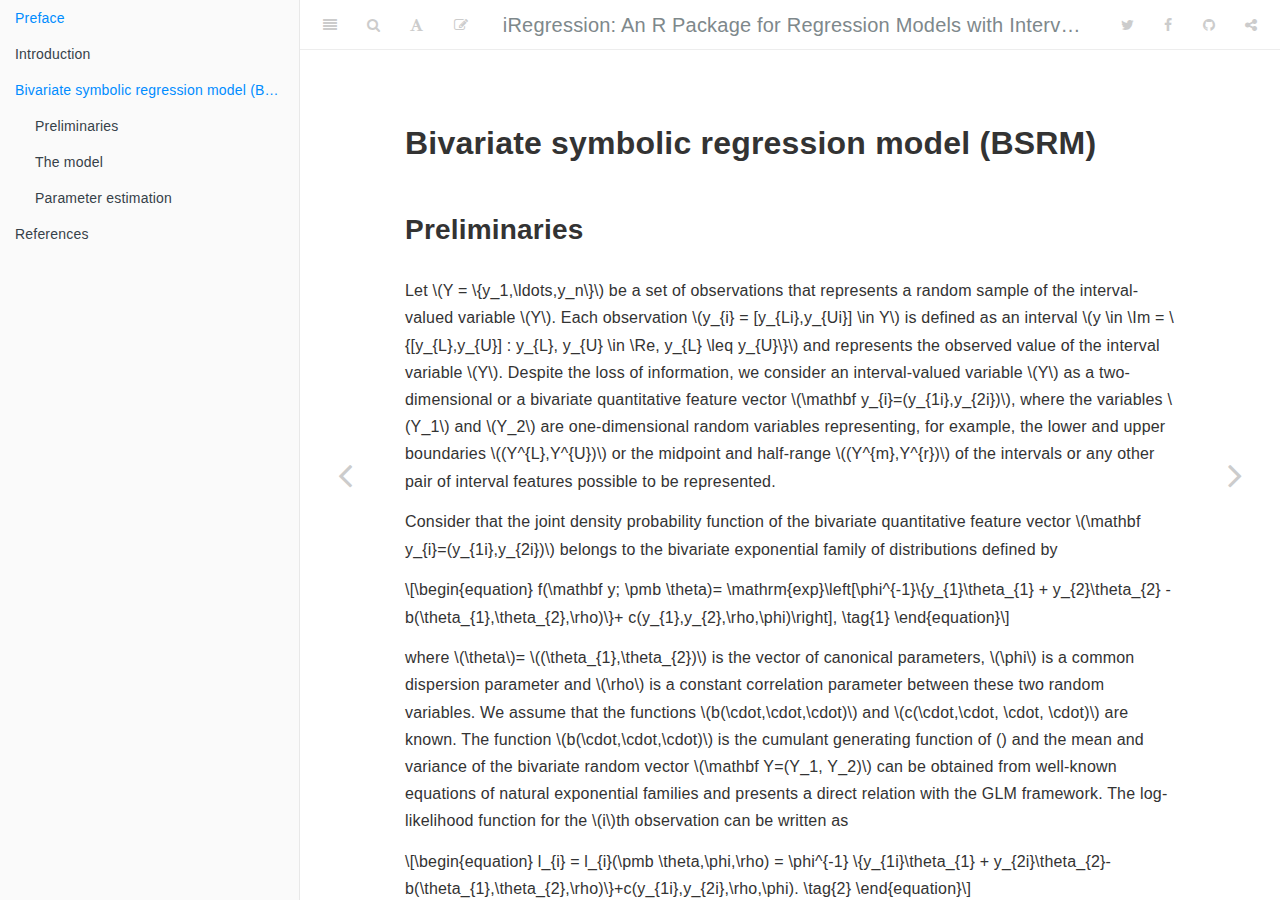
==== commit 5e6eea15: "Starting the subsection Parameter estimation" ====
--- a/docs/bivariate-symbolic-regression-model-bsrm.html
+++ b/docs/bivariate-symbolic-regression-model-bsrm.html
@@ -69,6 +69,7 @@
 <li class="chapter" data-level="" data-path="bivariate-symbolic-regression-model-bsrm.html"><a href="bivariate-symbolic-regression-model-bsrm.html"><i class="fa fa-check"></i>Bivariate symbolic regression model (BSRM)</a><ul>
 <li class="chapter" data-level="" data-path="bivariate-symbolic-regression-model-bsrm.html"><a href="bivariate-symbolic-regression-model-bsrm.html#preliminaries"><i class="fa fa-check"></i>Preliminaries</a></li>
 <li class="chapter" data-level="" data-path="bivariate-symbolic-regression-model-bsrm.html"><a href="bivariate-symbolic-regression-model-bsrm.html#the-model"><i class="fa fa-check"></i>The model</a></li>
+<li class="chapter" data-level="" data-path="bivariate-symbolic-regression-model-bsrm.html"><a href="bivariate-symbolic-regression-model-bsrm.html#parameter-estimation"><i class="fa fa-check"></i>Parameter estimation</a></li>
 </ul></li>
 <li class="chapter" data-level="" data-path="references.html"><a href="references.html"><i class="fa fa-check"></i>References</a></li>
 </ul>
@@ -167,7 +168,18 @@
 random component, the logarithmic link function will guarantee positiveness
 for the predicted values of <span class="math inline">\(\hat{y}_{i}^{r}\)</span> (<span class="math inline">\(\hat{y}_{i}^{r} &gt;0\)</span>)
 and this result implies that <span class="math inline">\(\hat{y}_{i}^{L} \leq \hat{y}_{i}^{U}\)</span>, <span class="math inline">\(i = 1, \ldots, n\)</span>.</p>
+</div>
+<div id="parameter-estimation" class="section level2 unnumbered">
+<h2>Parameter estimation</h2>
+<p>The maximum likelihood method will be used as a theoretical basis for parameter estimation in the <strong>BSRM</strong>. In order to maximize the log-likelihood, <span class="citation">(Lima Neto, Cordeiro, and De Carvalho <a href="#ref-LimaNetoetal2011">2011</a>)</span> first assumed that <span class="math inline">\(\rho\)</span> is
+fixed and then obtained the likelihood equations for estimating <span class="math inline">\(\pmb \beta_{1}\)</span> and <span class="math inline">\(\pmb \beta_{2}\)</span>. Both vectors can be estimated without knowledge of <span class="math inline">\(\phi\)</span>. In principle, <span class="math inline">\(\phi\)</span> could also be estimated by maximum likelihood although there may be practical difficulties associated with this method for some bivariate distributions in <a href="bivariate-symbolic-regression-model-bsrm.html#eq:random">(1)</a>. Next, a simple approach will be given to estimate <span class="math inline">\(\phi\)</span> based on the model deviance.</p>
 <hr />
+</div>
+</div>
+<h3>References</h3>
+<div id="refs" class="references">
+<div id="ref-LimaNetoetal2011">
+<p>Lima Neto, Eufrásio Andrade, Gauss M. Cordeiro, and Francisco Assis T. De Carvalho. 2011. “Bivariate Symbolic Regression Models for Interval-Valued Variables.” <em>Journal of Statistical Computation and Simulation</em> 81 (11): 1727–44. <a href="https://doi.org/10.1080/00949655.2010.500470">https://doi.org/10.1080/00949655.2010.500470</a>.</p>
 </div>
 </div>
             </section>
@@ -215,7 +227,7 @@
 },
 "download": null,
 "toc": {
-"collapse": "section"
+"collapse": "none"
 },
 "toolbar": {
 "position": "fixed"
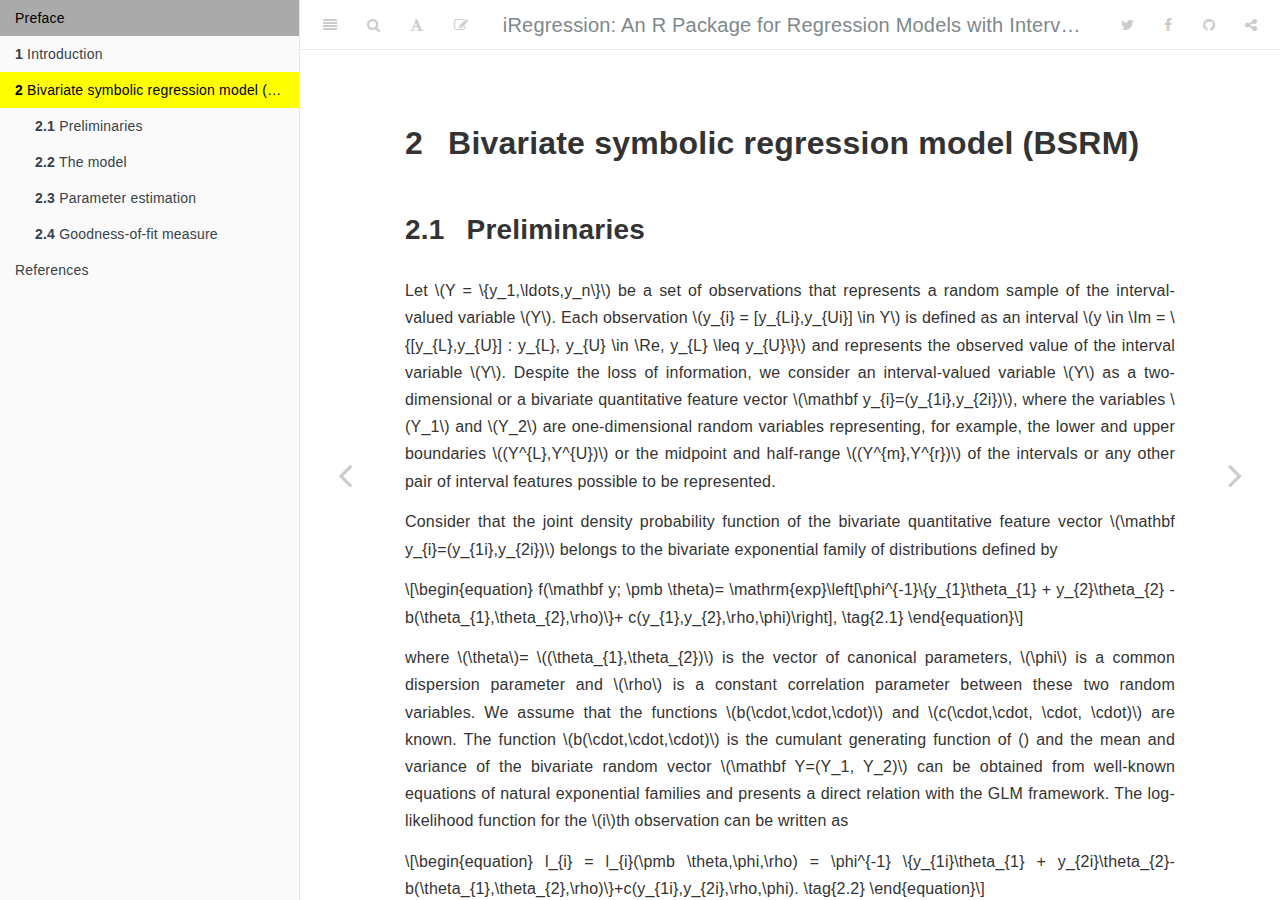
==== commit da422920: "Add subsection Goodness-of-fit measure." ====
--- a/docs/bivariate-symbolic-regression-model-bsrm.html
+++ b/docs/bivariate-symbolic-regression-model-bsrm.html
@@ -5,11 +5,11 @@
 
   <meta charset="UTF-8">
   <meta http-equiv="X-UA-Compatible" content="IE=edge">
-  <title>Bivariate symbolic regression model (BSRM) | iRegression: An R Package for Regression Models with Interval Variables</title>
+  <title>2 Bivariate symbolic regression model (BSRM) | iRegression: An R Package for Regression Models with Interval Variables</title>
   <meta name="description" content="Escrever um prefácio">
   <meta name="generator" content="bookdown  and GitBook 2.6.7">
 
-  <meta property="og:title" content="Bivariate symbolic regression model (BSRM) | iRegression: An R Package for Regression Models with Interval Variables" />
+  <meta property="og:title" content="2 Bivariate symbolic regression model (BSRM) | iRegression: An R Package for Regression Models with Interval Variables" />
   <meta property="og:type" content="book" />
   <meta property="og:url" content="https://prdm0.github.io/iRegression/" />
   
@@ -17,7 +17,7 @@
   <meta name="github-repo" content="prdm0/bookiRegression" />
 
   <meta name="twitter:card" content="summary" />
-  <meta name="twitter:title" content="Bivariate symbolic regression model (BSRM) | iRegression: An R Package for Regression Models with Interval Variables" />
+  <meta name="twitter:title" content="2 Bivariate symbolic regression model (BSRM) | iRegression: An R Package for Regression Models with Interval Variables" />
   
   <meta name="twitter:description" content="Escrever um prefácio" />
   
@@ -25,14 +25,14 @@
 <meta name="author" content="Eufrasio de A. Lima Neto and Pedro Rafael D. Marinho">
 
 
-<meta name="date" content="2019-01-02">
+<meta name="date" content="2019-01-03">
 
   <meta name="viewport" content="width=device-width, initial-scale=1">
   <meta name="apple-mobile-web-app-capable" content="yes">
   <meta name="apple-mobile-web-app-status-bar-style" content="black">
   
   
-<link rel="prev" href="introduction.html">
+<link rel="prev" href="sec-introduction.html">
 <link rel="next" href="references.html">
 <script src="libs/jquery-2.2.3/jquery.min.js"></script>
 <link href="libs/gitbook-2.6.7/css/style.css" rel="stylesheet" />
@@ -65,11 +65,12 @@
 
 <ul class="summary">
 <li class="chapter" data-level="" data-path="index.html"><a href="index.html"><i class="fa fa-check"></i>Preface</a></li>
-<li class="chapter" data-level="" data-path="introduction.html"><a href="introduction.html"><i class="fa fa-check"></i>Introduction</a></li>
-<li class="chapter" data-level="" data-path="bivariate-symbolic-regression-model-bsrm.html"><a href="bivariate-symbolic-regression-model-bsrm.html"><i class="fa fa-check"></i>Bivariate symbolic regression model (BSRM)</a><ul>
-<li class="chapter" data-level="" data-path="bivariate-symbolic-regression-model-bsrm.html"><a href="bivariate-symbolic-regression-model-bsrm.html#preliminaries"><i class="fa fa-check"></i>Preliminaries</a></li>
-<li class="chapter" data-level="" data-path="bivariate-symbolic-regression-model-bsrm.html"><a href="bivariate-symbolic-regression-model-bsrm.html#the-model"><i class="fa fa-check"></i>The model</a></li>
-<li class="chapter" data-level="" data-path="bivariate-symbolic-regression-model-bsrm.html"><a href="bivariate-symbolic-regression-model-bsrm.html#parameter-estimation"><i class="fa fa-check"></i>Parameter estimation</a></li>
+<li class="chapter" data-level="1" data-path="sec-introduction.html"><a href="sec-introduction.html"><i class="fa fa-check"></i><b>1</b> Introduction</a></li>
+<li class="chapter" data-level="2" data-path="bivariate-symbolic-regression-model-bsrm.html"><a href="bivariate-symbolic-regression-model-bsrm.html"><i class="fa fa-check"></i><b>2</b> Bivariate symbolic regression model (BSRM)</a><ul>
+<li class="chapter" data-level="2.1" data-path="bivariate-symbolic-regression-model-bsrm.html"><a href="bivariate-symbolic-regression-model-bsrm.html#preliminaries"><i class="fa fa-check"></i><b>2.1</b> Preliminaries</a></li>
+<li class="chapter" data-level="2.2" data-path="bivariate-symbolic-regression-model-bsrm.html"><a href="bivariate-symbolic-regression-model-bsrm.html#subsec:model"><i class="fa fa-check"></i><b>2.2</b> The model</a></li>
+<li class="chapter" data-level="2.3" data-path="bivariate-symbolic-regression-model-bsrm.html"><a href="bivariate-symbolic-regression-model-bsrm.html#subsec:parest"><i class="fa fa-check"></i><b>2.3</b> Parameter estimation</a></li>
+<li class="chapter" data-level="2.4" data-path="bivariate-symbolic-regression-model-bsrm.html"><a href="bivariate-symbolic-regression-model-bsrm.html#goodness-of-fit"><i class="fa fa-check"></i><b>2.4</b> Goodness-of-fit measure</a></li>
 </ul></li>
 <li class="chapter" data-level="" data-path="references.html"><a href="references.html"><i class="fa fa-check"></i>References</a></li>
 </ul>
@@ -89,10 +90,10 @@
           <div class="page-inner">
 
             <section class="normal" id="section-">
-<div id="bivariate-symbolic-regression-model-bsrm" class="section level1 unnumbered">
-<h1>Bivariate symbolic regression model (BSRM)</h1>
-<div id="preliminaries" class="section level2 unnumbered">
-<h2>Preliminaries</h2>
+<div id="bivariate-symbolic-regression-model-bsrm" class="section level1">
+<h1><span class="header-section-number">2</span> Bivariate symbolic regression model (BSRM)</h1>
+<div id="preliminaries" class="section level2">
+<h2><span class="header-section-number">2.1</span> Preliminaries</h2>
 <p>Let <span class="math inline">\(Y = \{y_1,\ldots,y_n\}\)</span> be a set of observations that represents a random sample of the interval-valued variable <span class="math inline">\(Y\)</span>. Each observation <span class="math inline">\(y_{i} = [y_{Li},y_{Ui}] \in Y\)</span> is defined as an interval <span class="math inline">\(y \in \Im = \{[y_{L},y_{U}] : y_{L}, y_{U} \in \Re, y_{L} \leq y_{U}\}\)</span> and represents the observed value of the interval variable <span class="math inline">\(Y\)</span>. Despite the loss of information, we consider an interval-valued variable <span class="math inline">\(Y\)</span> as a two-dimensional or a bivariate quantitative feature vector <span class="math inline">\(\mathbf y_{i}=(y_{1i},y_{2i})\)</span>, where the variables <span class="math inline">\(Y_1\)</span> and <span class="math inline">\(Y_2\)</span> are one-dimensional random variables representing, for example, the lower and upper boundaries <span class="math inline">\((Y^{L},Y^{U})\)</span> or the midpoint and half-range <span class="math inline">\((Y^{m},Y^{r})\)</span> of the intervals or any other pair of interval features possible to be represented.</p>
 <p>Consider that the joint density probability function of the bivariate quantitative
 feature vector <span class="math inline">\(\mathbf y_{i}=(y_{1i},y_{2i})\)</span> belongs to the bivariate exponential family of
@@ -101,7 +102,7 @@
     f(\mathbf y; \pmb \theta)=
     \mathrm{exp}\left[\phi^{-1}\{y_{1}\theta_{1} + y_{2}\theta_{2} -
     b(\theta_{1},\theta_{2},\rho)\}+ c(y_{1},y_{2},\rho,\phi)\right],
-    \tag{1}
+    \tag{2.1}
 \end{equation}\]</span></p>
 <p>where <span class="math inline">\(\theta\)</span>=
 <span class="math inline">\((\theta_{1},\theta_{2})\)</span> is the vector of canonical parameters, <span class="math inline">\(\phi\)</span> is a common dispersion parameter
@@ -115,12 +116,12 @@
 <p><span class="math display" id="eq:loglikelihood">\[\begin{equation}
   l_{i} = l_{i}(\pmb \theta,\phi,\rho) =
         \phi^{-1} \{y_{1i}\theta_{1} +                                                                           y_{2i}\theta_{2}-b(\theta_{1},\theta_{2},\rho)\}+c(y_{1i},y_{2i},\rho,\phi).
-\tag{2}
+\tag{2.2}
 \end{equation}\]</span></p>
 <p>The use of the bivariate exponential family of distributions allows to extend the GLM framework for the case of interval-valued variables.</p>
 </div>
-<div id="the-model" class="section level2 unnumbered">
-<h2>The model</h2>
+<div id="subsec:model" class="section level2">
+<h2><span class="header-section-number">2.2</span> The model</h2>
 <p>Let <span class="math inline">\(E=\{e_1,\ldots,e_n\}\)</span> be a set of examples that are described by
 <span class="math inline">\(p+1\)</span> interval-valued variables <span class="math inline">\(Y\)</span>, <span class="math inline">\(T_{1},\ldots,T_{p}\)</span>. The interval-valued
 variable <span class="math inline">\(Y\)</span> is a dependent variable and it is related to a set of interval-valued
@@ -150,7 +151,7 @@
 are responsible for the variability of <span class="math inline">\(Y_{1}\)</span> and <span class="math inline">\(Y_{2}\)</span>, respectively, and they are defined by</p>
 <p><span class="math display" id="eq:systematic">\[\begin{equation}
 \pmb \eta_{1} = g_{1}(\pmb \mu_{1})= \pmb X_{1} \pmb \beta_{1}\,\, \mbox{and}\,\, \pmb \eta_{2} = g_{2}(\pmb \mu_{2})= \pmb X_{2} \pmb \beta_{2},
-\tag{3}
+\tag{2.3}
 \end{equation}\]</span>
 where <span class="math inline">\(\pmb X_{1}\)</span> and <span class="math inline">\(\pmb X_{2}\)</span> are known model matrices
 formed by the observed values of the variables <span class="math inline">\(X_{1j}\)</span> and <span class="math inline">\(X_{2j}\)</span>,
@@ -169,10 +170,84 @@
 for the predicted values of <span class="math inline">\(\hat{y}_{i}^{r}\)</span> (<span class="math inline">\(\hat{y}_{i}^{r} &gt;0\)</span>)
 and this result implies that <span class="math inline">\(\hat{y}_{i}^{L} \leq \hat{y}_{i}^{U}\)</span>, <span class="math inline">\(i = 1, \ldots, n\)</span>.</p>
 </div>
-<div id="parameter-estimation" class="section level2 unnumbered">
-<h2>Parameter estimation</h2>
+<div id="subsec:parest" class="section level2">
+<h2><span class="header-section-number">2.3</span> Parameter estimation</h2>
 <p>The maximum likelihood method will be used as a theoretical basis for parameter estimation in the <strong>BSRM</strong>. In order to maximize the log-likelihood, <span class="citation">(Lima Neto, Cordeiro, and De Carvalho <a href="#ref-LimaNetoetal2011">2011</a>)</span> first assumed that <span class="math inline">\(\rho\)</span> is
-fixed and then obtained the likelihood equations for estimating <span class="math inline">\(\pmb \beta_{1}\)</span> and <span class="math inline">\(\pmb \beta_{2}\)</span>. Both vectors can be estimated without knowledge of <span class="math inline">\(\phi\)</span>. In principle, <span class="math inline">\(\phi\)</span> could also be estimated by maximum likelihood although there may be practical difficulties associated with this method for some bivariate distributions in <a href="bivariate-symbolic-regression-model-bsrm.html#eq:random">(1)</a>. Next, a simple approach will be given to estimate <span class="math inline">\(\phi\)</span> based on the model deviance.</p>
+fixed and then obtained the likelihood equations for estimating <span class="math inline">\(\pmb \beta_{1}\)</span> and <span class="math inline">\(\pmb \beta_{2}\)</span>. Both vectors can be estimated without knowledge of <span class="math inline">\(\phi\)</span>. In principle, <span class="math inline">\(\phi\)</span> could also be estimated by maximum likelihood although there may be practical difficulties associated with this method for some bivariate distributions in <a href="bivariate-symbolic-regression-model-bsrm.html#eq:random">(2.1)</a>. Next, a simple approach will be given to estimate <span class="math inline">\(\phi\)</span> based on the model deviance.</p>
+<p>An algorithm for estimating these vectors of linear parameters can be
+developed from the scoring method. Differentiating the total log-likelihood
+<a href="bivariate-symbolic-regression-model-bsrm.html#eq:loglikelihood">(2.2)</a> yields the score functions for <span class="math inline">\(\pmb \beta_{1}\)</span>
+and <span class="math inline">\(\pmb \beta_{2}\)</span></p>
+<p><span class="math display">\[U(\beta_{1j}) = \frac{\partial{l(\pmb\beta_{1}},\pmb \beta_{2})}{\partial{\beta_{1j}}} = \frac{1}{\phi} \sum_{i=1}^{n} (y_{1i} - b^{(1)}_{i})\frac{\partial{\theta_{1}}}{\partial{\beta_{1j}}} = 
+\frac{1}{\phi} \sum_{i=1}^{n} (y_{1i} - \mu_{1i})\frac{1}{V^{(1)}_{i}g&#39;_{1}(\mu_{1i})}x_{1_{ij}}\]</span></p>
+<p>and</p>
+<p><span class="math display">\[ U(\beta_{2j}) = \frac{\partial{l(\pmb\beta_{1}, \pmb \beta_{2}})}{\partial{\beta_{2j}}} = \frac{1}{\phi} \sum_{i=1}^{n} (y_{2i} - b^{(2)}_{i})\frac{\partial{\theta_{2}}}{\partial{\beta_{2j}}} = \frac{1}{\phi} \sum_{i=1}^{n} (y_{2r} - \mu_{2i})\frac{1}{V^{(2)}_{i}g&#39;_{2}(\mu_{2i})}x_{2_{ij}}.\]</span></p>
+<p>In matrix notation, the score functions are</p>
+<p><span class="math display" id="eq:score">\[\begin{equation}
+\pmb U(\beta_{1}) = (\pmb X_{1})^\top \pmb W_{1} \pmb z_{1}\,\,\,
+\mathrm{and}\,\,\,\pmb U(\pmb \beta_{2})= (\pmb X_{2})^\top \pmb W_{2} \pmb z_{2},
+\tag{2.4}
+\end{equation}\]</span>
+where <span class="math inline">\(\pmb W_{1}\)</span> and <span class="math inline">\(\pmb W_{2}\)</span> are diagonal weighted matrices with corresponding elements</p>
+<p><span class="math display">\[w_{1i}=[V^{(1)}_{i}\mbox{}g&#39;_{1}(\mu_{1i})^{2}]^{-1}\,\,\,\mbox{  and  }\,\,\,
+w_{2i}=[V^{(2)}_{i}\mbox{}g&#39;_{2}(\mu_{2i})^{2}]^{-1},\]</span></p>
+<p>and <span class="math inline">\(\pmb z_{1}\)</span> and <span class="math inline">\(\pmb z_{2}\)</span> are modified dependent variables related to <span class="math inline">\(\pmb y_{1}\)</span> and
+<span class="math inline">\(\pmb y_{2}\)</span> given by</p>
+<p><span class="math display">\[\pmb z_{1} = \pmb G_{1}(\pmb y_{1} - \pmb \mu_{1})\,\,\,\mbox{  and  }\,\,\,
+\pmb z_{2} = \mathbf G_{2}(\mathbf y_{2} - \pmb \mu_{2}),\]</span></p>
+<p>where <span class="math inline">\(\pmb G_{1} = \mathrm{diag}\{g&#39;_{1}(\mu_{1_{1}}),\ldots,g&#39;_{1}(\mu_{1_{n}})\}\)</span> and <span class="math inline">\(\pmb G_{2} = \mathrm{diag}\{g&#39;_{2}(\mu_{2_{1}}),\ldots,g&#39;_{2}(\mu_{2_{n}})\}\)</span> are <span class="math inline">\(n \times n\)</span> diagonal matrices.</p>
+<p>The expected value of the <em>sv</em>-th component of the information matrix for the vector of
+parameters <span class="math inline">\(\pmb \beta_{1}\)</span> is</p>
+<p><span class="math display">\[\kappa_{1(s,v)} = -E\left[\frac{\partial^{2}\beta_{1}}{\partial{\beta_{1s}}\partial{\beta_{1v}}}\right] = E\left[\frac{\partial{l(\pmb \beta_{1})}}{\partial{\beta_{1s}}}\frac{\partial{l(\pmb \beta_{1}})}{\partial{\beta_{1v}}}\right] = E[U(\beta_{1s})U(\beta_{1v})].\]</span>
+In matrix notation, the information matrices for <span class="math inline">\(\beta_{1}\)</span> and
+<span class="math inline">\(\beta_{2}\)</span> can be written as</p>
+<p><span class="math display">\[\pmb K_{1}=\phi^{-1}\, (\pmb X_{1})^\top \pmb W_{1} \pmb X_{1}\,\,\,\mbox{and}\,\,\,
+\pmb K_{2}=\phi^{-1}\, (\pmb X_{2})^\top \pmb W_{2} \pmb X_{2}.\]</span></p>
+<p>From the information matrices and equations <a href="bivariate-symbolic-regression-model-bsrm.html#eq:score">(2.4)</a>, we can use the scoring method to obtain the conditional maximum likelihood estimates (MLEs) of <span class="math inline">\(\pmb \beta_{1}\)</span> and
+<span class="math inline">\(\pmb \beta_{2}\)</span> for a given <span class="math inline">\(\rho\)</span>. We have</p>
+<p><span class="math display" id="eq:leastsquares">\[\begin{eqnarray}
+\pmb \beta^{(k+1)} = \pmb \beta^{(k)} +  (\pmb X^\top \pmb W^{(k)} \pmb X)^{-1}\pmb X^\top \pmb W^{(k)} \pmb z^{(k)},
+\tag{2.5}
+\end{eqnarray}\]</span></p>
+<p>where</p>
+<p><span class="math display">\[\pmb \beta^{(k+1)} = \left[\begin{array}{c} \pmb \beta_{1}^{(k+1)}\\ \pmb \beta_{2}^{(k+1)}\end{array} \right],
+\mbox{  } \mathbf X = \left[\begin{array}{cc} \pmb X_{1} &amp; \pmb 0\\ \pmb 0 &amp; \pmb X_{2} \end{array}\right],\]</span></p>
+<p><span class="math display">\[\mathbf W^{(k)} = \left[\begin{array}{cc}
+\pmb W_{1}^{(k)} &amp; \textbf{0}\\
+\textbf{0} &amp; \pmb W_{2}^{(k)}\end{array}\right]\,\,\mbox{and}\,\,\,
+\pmb z^{(k)} = \left[\begin{array}{c}
+\pmb z_{1}^{(k)}\\
+\pmb z_{2}^{(k)}\end{array} \right].\]</span></p>
+<p>Expression <a href="bivariate-symbolic-regression-model-bsrm.html#eq:leastsquares">(2.5)</a> has the same form of the estimating equations for the GLMs. In general terms, we regress the modified dependent variable <span class="math inline">\(\mathbf z^{(k)}\)</span> on the local model matrix <span class="math inline">\(\pmb X\)</span> by taking <span class="math inline">\(\pmb W^{(k)}\)</span> as a modified weighted matrix. At <span class="math inline">\(k = 1\)</span>, an initial appro-xi-ma-tion
+<span class="math inline">\(\pmb \beta^{(1)}\)</span> could be used to evaluate <span class="math inline">\(\pmb W^{(1)}\)</span> and <span class="math inline">\(\pmb z^{(1)}\)</span> from which equations () yield the next estimate <span class="math inline">\(\pmb \beta^{(2)}\)</span>. Hence, we update <span class="math inline">\(\pmb W^{(2)}\)</span> and <span class="math inline">\(\pmb z^{(2)}\)</span>, and so the iterations continue until the convergence is achieved and then the conditional MLE <span class="math inline">\(\hat{\pmb \beta}\)</span>, is obtained. In general, the convergence speed is fast, but it strongly depends on the choice of the initial value <span class="math inline">\(\pmb \beta^{(1)}\)</span>.</p>
+</div>
+<div id="goodness-of-fit" class="section level2">
+<h2><span class="header-section-number">2.4</span> Goodness-of-fit measure</h2>
+<p>Conditioned on the parameter <span class="math inline">\(\rho\)</span>, the discrepancy of a <strong>BSRM</strong> is defined by <span class="citation">(Lima Neto, Cordeiro, and De Carvalho <a href="#ref-LimaNetoetal2011">2011</a>)</span> as twice the difference between the maximum log-likelihood achievable and that achieved for the model under investigation. The discrepancy is known as the deviance of the current model and has the form of a genuine GLM deviance, since it is a function of the data only and of the MLEs <span class="math inline">\(\hat{\mu}_{1i}\)</span>
+and <span class="math inline">\(\hat{\mu}_{2i}\)</span>, for <span class="math inline">\(i=1,\ldots,n\)</span>, which are calculated from the data. Hence, the deviance conditioned on <span class="math inline">\(\rho\)</span>, say <span class="math inline">\(D(\rho)\)</span>, can be written as</p>
+<p><span class="math display" id="eq:deviance">\[\begin{eqnarray}
+D(\rho) &amp;=&amp; 2 \sum_{i=1}^{n}\{y_{1i}[q_{1}(y_{1i},\rho) - q_{1}(\hat{\mu}_{1i},\rho)] + y_{2i}[q_{2}(y_{2i},\rho) - q_{2}(\hat{\mu}_{2i},\rho)]\nonumber\\
+&amp;+&amp; [b(q_{1}(\hat{\mu}_{1i},\rho),q_{2}(\hat{\mu}_{2i},\rho),\rho) -
+b(q_{1}(y_{1i},\rho),q_{2}(y_{2i},\rho),\rho)]\}.
+\tag{2.6}
+\end{eqnarray}\]</span></p>
+<p>The direct maximum likelihood estimation of the dispersion parameter <span class="math inline">\(\phi\)</span> is a more difficult problem than the estimation of <span class="math inline">\(\beta\)</span>, and that complexity depends entirely on the functional form of the function <span class="math inline">\(c(y_1,y_2,\rho,\phi)\)</span>. For some , the MLE of the
+dispersion parameter could be very complicated, the deviance can be used to obtain a consistent estimate
+of the dispersion parameter <span class="math inline">\(\phi\)</span> from the estimates <span class="math inline">\(\hat\beta\)</span><span class="math inline">\(_{1}\)</span> and <span class="math inline">\(\hat\beta\)</span><span class="math inline">\(_{2}\)</span> obtained from (), with dimensions <span class="math inline">\(p_1 \times 1\)</span> and <span class="math inline">\(p_2 \times 1\)</span>, respectively. The deviance can be approximated by a <span class="math inline">\(\chi_{\nu}^2\)</span> distribution with <span class="math inline">\(\nu=2n-(p_1+p_2)\)</span> degrees of freedom, which leads to a simple estimate of <span class="math inline">\(\phi\)</span></p>
+<p><span class="math display" id="eq:phiestimate">\[\begin{eqnarray}
+\tilde{\phi} = \frac{D(\rho)}{2n - (p_{1} + p_{2})},
+\tag{2.7}
+\end{eqnarray}\]</span>
+based on the fact that the deviance can be approximated by a chi-squared distribution.</p>
+<p>Substituting the estimates <span class="math inline">\(\hat{\pmb \beta}_{1}\)</span>, <span class="math inline">\(\hat{\pmb \beta}_{2}\)</span> and <span class="math inline">\(\tilde\phi\)</span> in
+<a href="bivariate-symbolic-regression-model-bsrm.html#eq:loglikelihood">(2.2)</a> yields the profile log-likelihood for the parameter <span class="math inline">\(\rho\)</span></p>
+<p><span class="math display" id="eq:profile">\[\begin{equation}
+l_p(\rho)= \phi^{-1}\sum_{i=1}^{n} \{y_{1i}\hat\theta_{1} +
+y_{2i}\hat\theta_{2}-b(\hat\theta_{1},\hat\theta_{2},\rho)\} + \sum_{i=1}^{n}
+c(y_{1i},y_{2i},\rho,\tilde\phi).
+\tag{2.8}
+\end{equation}\]</span></p>
+<p>In the next step, the procedure calculates the profile log-likelihood <span class="math inline">\(l_p(\rho)\)</span> in <a href="bivariate-symbolic-regression-model-bsrm.html#eq:profile">(2.8)</a> for a trial series of va-lues of <span class="math inline">\(\rho \in\)</span> <span class="math inline">\([-1,1]\)</span> and determines numerically the value of the estimate <span class="math inline">\(\hat\rho\)</span> that maximizes <span class="math inline">\(l_p(\rho)\)</span>. Once the estimate <span class="math inline">\(\hat\rho\)</span> is obtained, it can be substituted into the algorithm <a href="bivariate-symbolic-regression-model-bsrm.html#eq:leastsquares">(2.5)</a> to produce the new conditional estimate <span class="math inline">\(\hat{\pmb \beta}\)</span>, and then substituting in equation <a href="bivariate-symbolic-regression-model-bsrm.html#eq:phiestimate">(2.7)</a> to obtain a new estimate <span class="math inline">\(\tilde\phi\)</span>. The new values of <span class="math inline">\(\hat{\pmb \beta}\)</span>, and <span class="math inline">\(\tilde\phi\)</span> can update <span class="math inline">\(\hat\rho\)</span>, and so the iterations continue until convergence is observed. The joint iterative process for the parameter estimates of the <strong>BSRM</strong> is included in the <strong>iRegression</strong> package through the function <code>bivar</code>.</p>
 <hr />
 </div>
 </div>
@@ -187,7 +262,7 @@
           </div>
         </div>
       </div>
-<a href="introduction.html" class="navigation navigation-prev " aria-label="Previous page"><i class="fa fa-angle-left"></i></a>
+<a href="sec-introduction.html" class="navigation navigation-prev " aria-label="Previous page"><i class="fa fa-angle-left"></i></a>
 <a href="references.html" class="navigation navigation-next " aria-label="Next page"><i class="fa fa-angle-right"></i></a>
     </div>
   </div>
--- a/docs/style.css
+++ b/docs/style.css
@@ -1,3 +1,21 @@
+p {
+  text-align: justify;
+}
+
+.book .book-summary ul.summary li a:hover, .book .book-summary ul.summary li.active > a {
+    color: #000000;
+    background: 0 0;
+    text-decoration: none;
+    background-color: #FFFF00;
+}
+
+.book .book-summary ul.summary li a:hover {
+
+    background-color: #aaaaaa;
+    color: #000000;
+
+}
+
 p.caption {
   color: #777;
   margin-top: 10px;
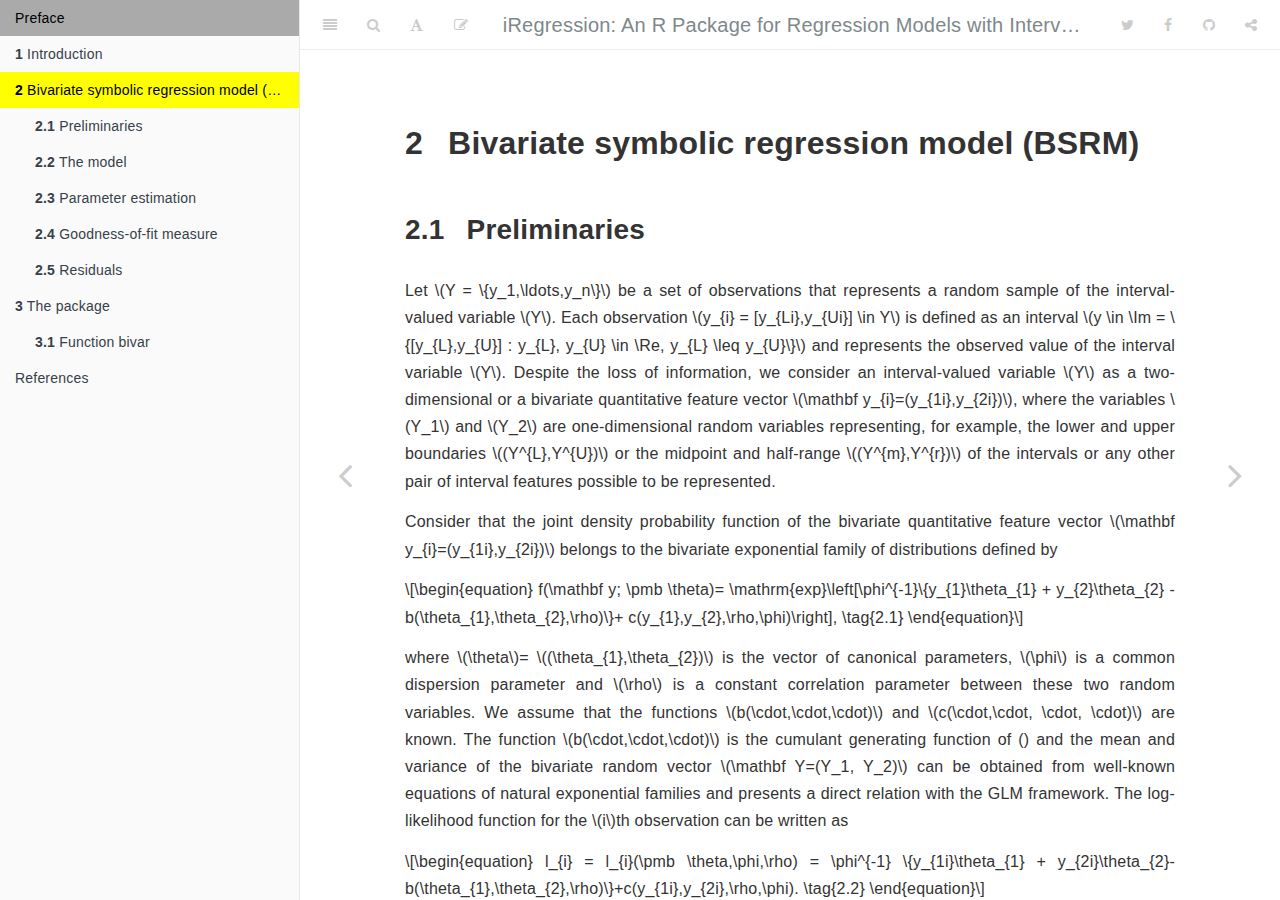
==== commit c72d9719: "Completed bivariate subsection." ====
--- a/docs/bivariate-symbolic-regression-model-bsrm.html
+++ b/docs/bivariate-symbolic-regression-model-bsrm.html
@@ -25,7 +25,7 @@
 <meta name="author" content="Eufrasio de A. Lima Neto and Pedro Rafael D. Marinho">
 
 
-<meta name="date" content="2019-01-03">
+<meta name="date" content="2019-01-04">
 
   <meta name="viewport" content="width=device-width, initial-scale=1">
   <meta name="apple-mobile-web-app-capable" content="yes">
@@ -33,7 +33,7 @@
   
   
 <link rel="prev" href="sec-introduction.html">
-<link rel="next" href="references.html">
+<link rel="next" href="the-package.html">
 <script src="libs/jquery-2.2.3/jquery.min.js"></script>
 <link href="libs/gitbook-2.6.7/css/style.css" rel="stylesheet" />
 <link href="libs/gitbook-2.6.7/css/plugin-table.css" rel="stylesheet" />
@@ -71,6 +71,10 @@
 <li class="chapter" data-level="2.2" data-path="bivariate-symbolic-regression-model-bsrm.html"><a href="bivariate-symbolic-regression-model-bsrm.html#subsec:model"><i class="fa fa-check"></i><b>2.2</b> The model</a></li>
 <li class="chapter" data-level="2.3" data-path="bivariate-symbolic-regression-model-bsrm.html"><a href="bivariate-symbolic-regression-model-bsrm.html#subsec:parest"><i class="fa fa-check"></i><b>2.3</b> Parameter estimation</a></li>
 <li class="chapter" data-level="2.4" data-path="bivariate-symbolic-regression-model-bsrm.html"><a href="bivariate-symbolic-regression-model-bsrm.html#goodness-of-fit"><i class="fa fa-check"></i><b>2.4</b> Goodness-of-fit measure</a></li>
+<li class="chapter" data-level="2.5" data-path="bivariate-symbolic-regression-model-bsrm.html"><a href="bivariate-symbolic-regression-model-bsrm.html#measures"><i class="fa fa-check"></i><b>2.5</b> Residuals</a></li>
+</ul></li>
+<li class="chapter" data-level="3" data-path="the-package.html"><a href="the-package.html"><i class="fa fa-check"></i><b>3</b> The package</a><ul>
+<li class="chapter" data-level="3.1" data-path="the-package.html"><a href="the-package.html#function-bivar"><i class="fa fa-check"></i><b>3.1</b> Function bivar</a></li>
 </ul></li>
 <li class="chapter" data-level="" data-path="references.html"><a href="references.html"><i class="fa fa-check"></i>References</a></li>
 </ul>
@@ -248,7 +252,54 @@
 \tag{2.8}
 \end{equation}\]</span></p>
 <p>In the next step, the procedure calculates the profile log-likelihood <span class="math inline">\(l_p(\rho)\)</span> in <a href="bivariate-symbolic-regression-model-bsrm.html#eq:profile">(2.8)</a> for a trial series of va-lues of <span class="math inline">\(\rho \in\)</span> <span class="math inline">\([-1,1]\)</span> and determines numerically the value of the estimate <span class="math inline">\(\hat\rho\)</span> that maximizes <span class="math inline">\(l_p(\rho)\)</span>. Once the estimate <span class="math inline">\(\hat\rho\)</span> is obtained, it can be substituted into the algorithm <a href="bivariate-symbolic-regression-model-bsrm.html#eq:leastsquares">(2.5)</a> to produce the new conditional estimate <span class="math inline">\(\hat{\pmb \beta}\)</span>, and then substituting in equation <a href="bivariate-symbolic-regression-model-bsrm.html#eq:phiestimate">(2.7)</a> to obtain a new estimate <span class="math inline">\(\tilde\phi\)</span>. The new values of <span class="math inline">\(\hat{\pmb \beta}\)</span>, and <span class="math inline">\(\tilde\phi\)</span> can update <span class="math inline">\(\hat\rho\)</span>, and so the iterations continue until convergence is observed. The joint iterative process for the parameter estimates of the <strong>BSRM</strong> is included in the <strong>iRegression</strong> package through the function <code>bivar</code>.</p>
+</div>
+<div id="measures" class="section level2">
+<h2><span class="header-section-number">2.5</span> Residuals</h2>
+<p><span class="citation">(Lima Neto, Cordeiro, and De Carvalho <a href="#ref-LimaNetoetal2011">2011</a>)</span> present some residuals expressions that are useful to make inference about the response distribution, identify outliers, verify the link function adequacy, among others aspects. The <strong>BSRM</strong> allows an unique residual definition for an interval-valued data. Usually, the residuals are defined separately for each boundary of the interval.</p>
+<p>The projection matrix <strong>H</strong> takes the form</p>
+<p><span class="math display" id="eq:21h">\[\begin{eqnarray}
+\pmb H = \pmb W^{1/2} \pmb X (\pmb X^\top \pmb W \pmb X)^{-1} \pmb X^\top \pmb W^{1/2},
+\tag{2.9}
+\end{eqnarray}\]</span></p>
+<p>that is equivalent to replace <span class="math inline">\(\pmb X\)</span> by <span class="math inline">\(\pmb W^{1/2} \pmb X\)</span> which effectively allows for the change in variance with the mean. Here,</p>
+<p><span class="math display">\[\pmb H = \left[ \begin{array}{cc}
+\pmb H_{1} &amp; \pmb 0 \\
+\pmb 0 &amp; \pmb H_{2} \end{array} \right], \mbox{ } \pmb X =
+\left[ \begin{array}{cc}
+\pmb X_{1} &amp; \pmb 0 \\
+\pmb 0 &amp; \pmb X_{2} \end{array} \right]\,\, \mbox{and} \,\,\pmb
+W = \left[ \begin{array}{cc}
+\pmb W_{1} &amp; \pmb 0 \\
+\pmb 0 &amp; \pmb W_{2} \end{array}\right].\]</span></p>
+<p>The well-known measure of leverage is given by the diagonal elements of the projection matrix, with
+<span class="math inline">\(\sum_{i} h_{1_{ii}} = p_{1}\)</span> and <span class="math inline">\(\sum_{i} h_{2_{ii}} = p_{2}\)</span>. Hence, the interval-valued observations for the response variable <span class="math inline">\(Y\)</span> with high leverage are indicated by <span class="math inline">\(h_{i}\)</span> = (<span class="math inline">\(h_{1_{ii}}\)</span> + <span class="math inline">\(h_{2_{ii}}\)</span>)
+greater than <span class="math inline">\(2(p_1+p_2)/n\)</span>. An index plot of each <span class="math inline">\(h_{i}\)</span> versus <span class="math inline">\(i\)</span> with this lower limit could be an useful informal tool for looking at leverage.</p>
+<p>Some residual measures commonly used in the GLM theory can be easily extended to the <strong>BSRM</strong>. The residual related to the <span class="math inline">\(i\)</span>th vector of observations <span class="math inline">\((y_{1i}, y_{2i})\)</span> can be composed by two parts: the residual for the observation <span class="math inline">\(y_{1i}\)</span> and the residual for the observation <span class="math inline">\(y_{2i}\)</span>. The Pearson residual is given by</p>
+<p><span class="math display" id="eq:pearson">\[\begin{eqnarray}
+r^{P}_{1i} = \frac{y_{1i} -\hat{\mu}_{1i}}{\sqrt{\widehat{V}_{1i}}}\,\,\,\mbox{and}\,\,\,r^{P}_{2i}
+=\frac{y_{2i}-\hat{\mu}_{2i}}{\sqrt{\widehat{V}_{2i}}}.
+\tag{2.10}
+\end{eqnarray}\]</span></p>
+<p>The Studentized Pearson residual which has a constant variance when <span class="math inline">\(\phi \rightarrow 0\)</span> can be expressed as</p>
+<p><span class="math display" id="eq:studentized">\[\begin{eqnarray}
+r^{SP}_{1i}= \frac{y_{1i}-\hat{\mu}_{1i}}{\sqrt{V(\hat{\mu}_{1i})(1-\hat{h}_{1_{ii}})}}\,\,\,
+\mbox{and}\,\,\,r^{SP}_{2i}=\frac{y_{2i}-\hat{\mu}_{2i}}{\sqrt{V(\hat{\mu}_{2i})(1-\hat{h}_{2_{ii}})}}.
+\tag{2.11}
+\end{eqnarray}\]</span></p>
+<p>The deviance residual can be interpreted as a joint residual measure or a global residual measure for the vector of observations <span class="math inline">\((y_{1i}, y_{2i})\)</span>. The <em>i</em>th deviance residual is defined in terms of the square root of the contribution of the <em>i</em>th observation to the deviance <a href="bivariate-symbolic-regression-model-bsrm.html#eq:deviance">(2.6)</a>. Conditioned on <span class="math inline">\(\rho\)</span>, the deviance residual can be expressed as</p>
+<p><span class="math display" id="eq:devianceresidual">\[\begin{eqnarray} 
+r_{i}^{D} &amp;=&amp; \mbox{sign}[(y_{1i}-\hat{\mu}_{1i})+(y_{2i}-\hat{\mu}_{2i})] \sqrt{d_{i}},
+\tag{2.12}
+\end{eqnarray}\]</span></p>
+<p>where</p>
+<p><span class="math display" id="eq:deviance1">\[\begin{eqnarray} 
+d_{i} &amp;=&amp; 2\{y_{1i}[q_{1}(y_{1i},\rho)-q_{1}(\hat{\mu}_{1i},\rho)]+ y_{2i}[q_{2}(y_{2i},\rho) - q_{2}(\hat{\mu}_{2i},\rho)] \nonumber \\
+&amp;+&amp; b(q_{1}(\hat{\mu}_{1i},\rho),q_{2}(\hat{\mu}_{2i},\rho),\rho)-b(q_{1}(y_{1i},\rho),q_{2}(y_{2i},\rho),\rho)\}. \nonumber
+\tag{2.13}
+\end{eqnarray}\]</span></p>
+<p>Based on these residuals measures, the classical model checking techniques considered in the GLM theory can be straightforwardly extended for the <strong>BSRM</strong>.</p>
 <hr />
+
 </div>
 </div>
 <h3>References</h3>
@@ -263,7 +314,7 @@
         </div>
       </div>
 <a href="sec-introduction.html" class="navigation navigation-prev " aria-label="Previous page"><i class="fa fa-angle-left"></i></a>
-<a href="references.html" class="navigation navigation-next " aria-label="Next page"><i class="fa fa-angle-right"></i></a>
+<a href="the-package.html" class="navigation navigation-next " aria-label="Next page"><i class="fa fa-angle-right"></i></a>
     </div>
   </div>
 <script src="libs/gitbook-2.6.7/js/app.min.js"></script>
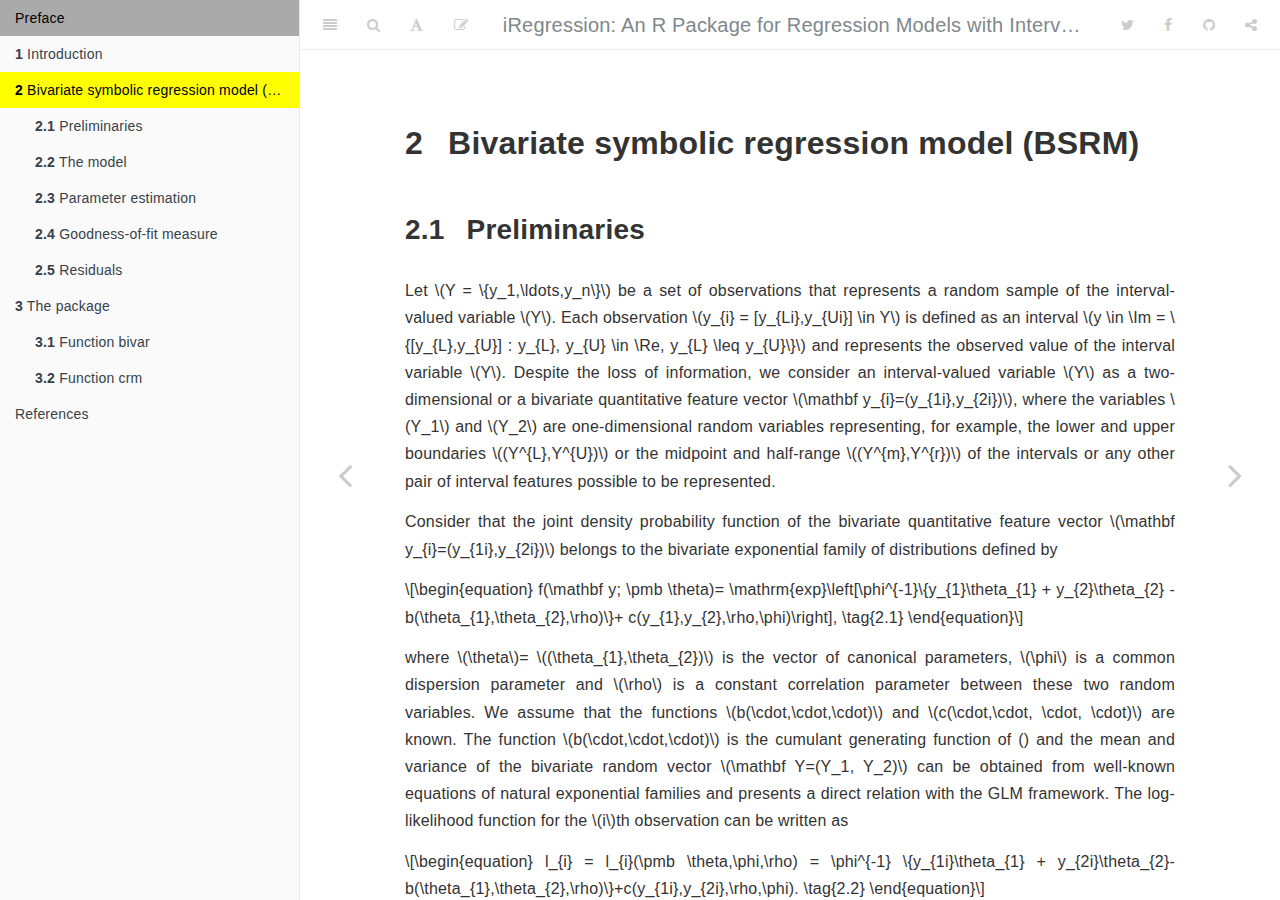
==== commit b6672c87: "Update site: Section crm started." ====
--- a/docs/bivariate-symbolic-regression-model-bsrm.html
+++ b/docs/bivariate-symbolic-regression-model-bsrm.html
@@ -25,7 +25,7 @@
 <meta name="author" content="Eufrasio de A. Lima Neto and Pedro Rafael D. Marinho">
 
 
-<meta name="date" content="2019-01-04">
+<meta name="date" content="2019-01-05">
 
   <meta name="viewport" content="width=device-width, initial-scale=1">
   <meta name="apple-mobile-web-app-capable" content="yes">
@@ -33,7 +33,7 @@
   
   
 <link rel="prev" href="sec-introduction.html">
-<link rel="next" href="the-package.html">
+<link rel="next" href="package.html">
 <script src="libs/jquery-2.2.3/jquery.min.js"></script>
 <link href="libs/gitbook-2.6.7/css/style.css" rel="stylesheet" />
 <link href="libs/gitbook-2.6.7/css/plugin-table.css" rel="stylesheet" />
@@ -73,8 +73,9 @@
 <li class="chapter" data-level="2.4" data-path="bivariate-symbolic-regression-model-bsrm.html"><a href="bivariate-symbolic-regression-model-bsrm.html#goodness-of-fit"><i class="fa fa-check"></i><b>2.4</b> Goodness-of-fit measure</a></li>
 <li class="chapter" data-level="2.5" data-path="bivariate-symbolic-regression-model-bsrm.html"><a href="bivariate-symbolic-regression-model-bsrm.html#measures"><i class="fa fa-check"></i><b>2.5</b> Residuals</a></li>
 </ul></li>
-<li class="chapter" data-level="3" data-path="the-package.html"><a href="the-package.html"><i class="fa fa-check"></i><b>3</b> The package</a><ul>
-<li class="chapter" data-level="3.1" data-path="the-package.html"><a href="the-package.html#function-bivar"><i class="fa fa-check"></i><b>3.1</b> Function bivar</a></li>
+<li class="chapter" data-level="3" data-path="package.html"><a href="package.html"><i class="fa fa-check"></i><b>3</b> The package</a><ul>
+<li class="chapter" data-level="3.1" data-path="package.html"><a href="package.html#function-bivar"><i class="fa fa-check"></i><b>3.1</b> Function bivar</a></li>
+<li class="chapter" data-level="3.2" data-path="package.html"><a href="package.html#sec:crm"><i class="fa fa-check"></i><b>3.2</b> Function crm</a></li>
 </ul></li>
 <li class="chapter" data-level="" data-path="references.html"><a href="references.html"><i class="fa fa-check"></i>References</a></li>
 </ul>
@@ -314,7 +315,7 @@
         </div>
       </div>
 <a href="sec-introduction.html" class="navigation navigation-prev " aria-label="Previous page"><i class="fa fa-angle-left"></i></a>
-<a href="the-package.html" class="navigation navigation-next " aria-label="Next page"><i class="fa fa-angle-right"></i></a>
+<a href="package.html" class="navigation navigation-next " aria-label="Next page"><i class="fa fa-angle-right"></i></a>
     </div>
   </div>
 <script src="libs/gitbook-2.6.7/js/app.min.js"></script>
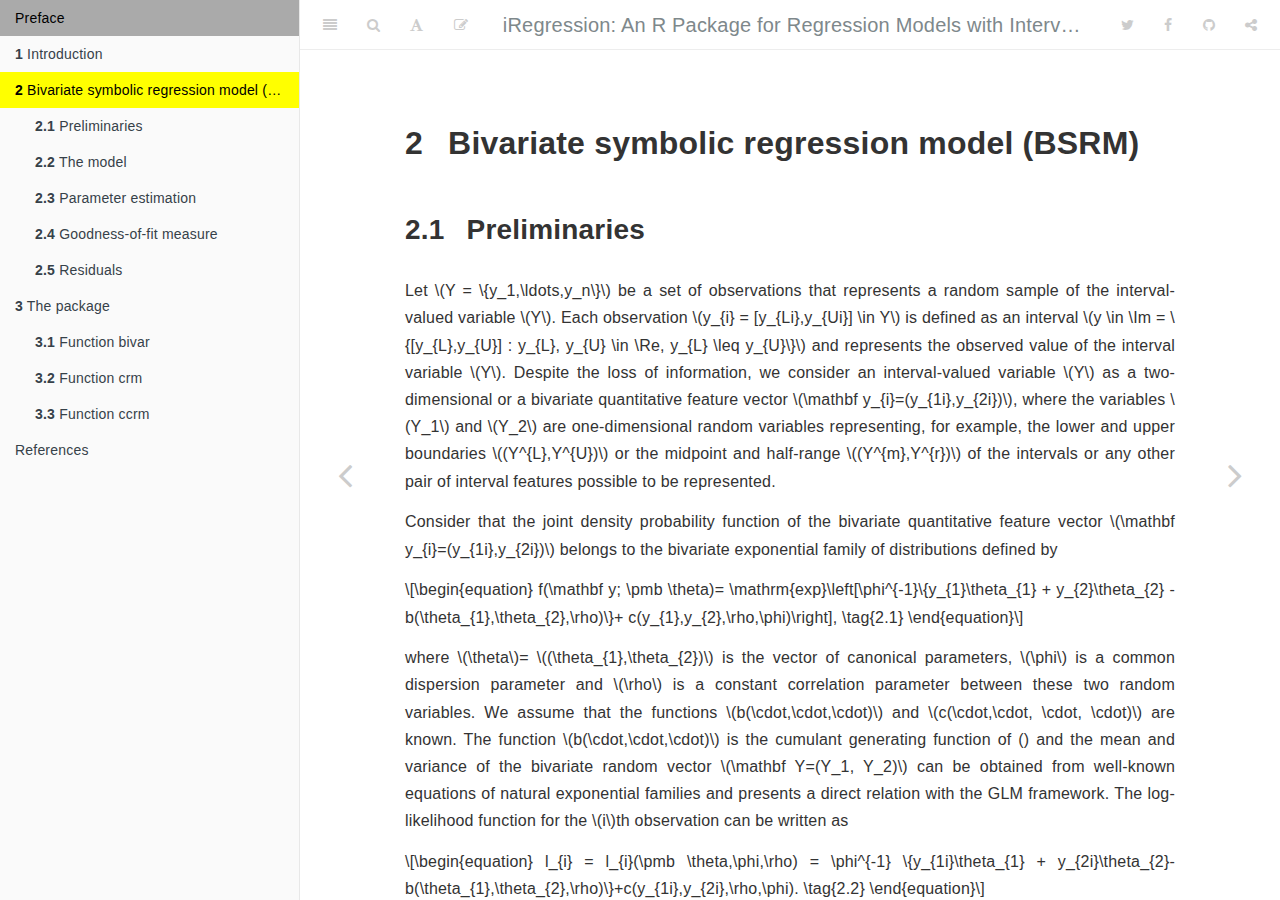
==== commit e509046d: "Finished section ccrm" ====
--- a/docs/bivariate-symbolic-regression-model-bsrm.html
+++ b/docs/bivariate-symbolic-regression-model-bsrm.html
@@ -25,7 +25,7 @@
 <meta name="author" content="Eufrasio de A. Lima Neto and Pedro Rafael D. Marinho">
 
 
-<meta name="date" content="2019-01-05">
+<meta name="date" content="2019-01-24">
 
   <meta name="viewport" content="width=device-width, initial-scale=1">
   <meta name="apple-mobile-web-app-capable" content="yes">
@@ -76,6 +76,7 @@
 <li class="chapter" data-level="3" data-path="package.html"><a href="package.html"><i class="fa fa-check"></i><b>3</b> The package</a><ul>
 <li class="chapter" data-level="3.1" data-path="package.html"><a href="package.html#function-bivar"><i class="fa fa-check"></i><b>3.1</b> Function bivar</a></li>
 <li class="chapter" data-level="3.2" data-path="package.html"><a href="package.html#sec:crm"><i class="fa fa-check"></i><b>3.2</b> Function crm</a></li>
+<li class="chapter" data-level="3.3" data-path="package.html"><a href="package.html#sec:ccrm"><i class="fa fa-check"></i><b>3.3</b> Function ccrm</a></li>
 </ul></li>
 <li class="chapter" data-level="" data-path="references.html"><a href="references.html"><i class="fa fa-check"></i>References</a></li>
 </ul>
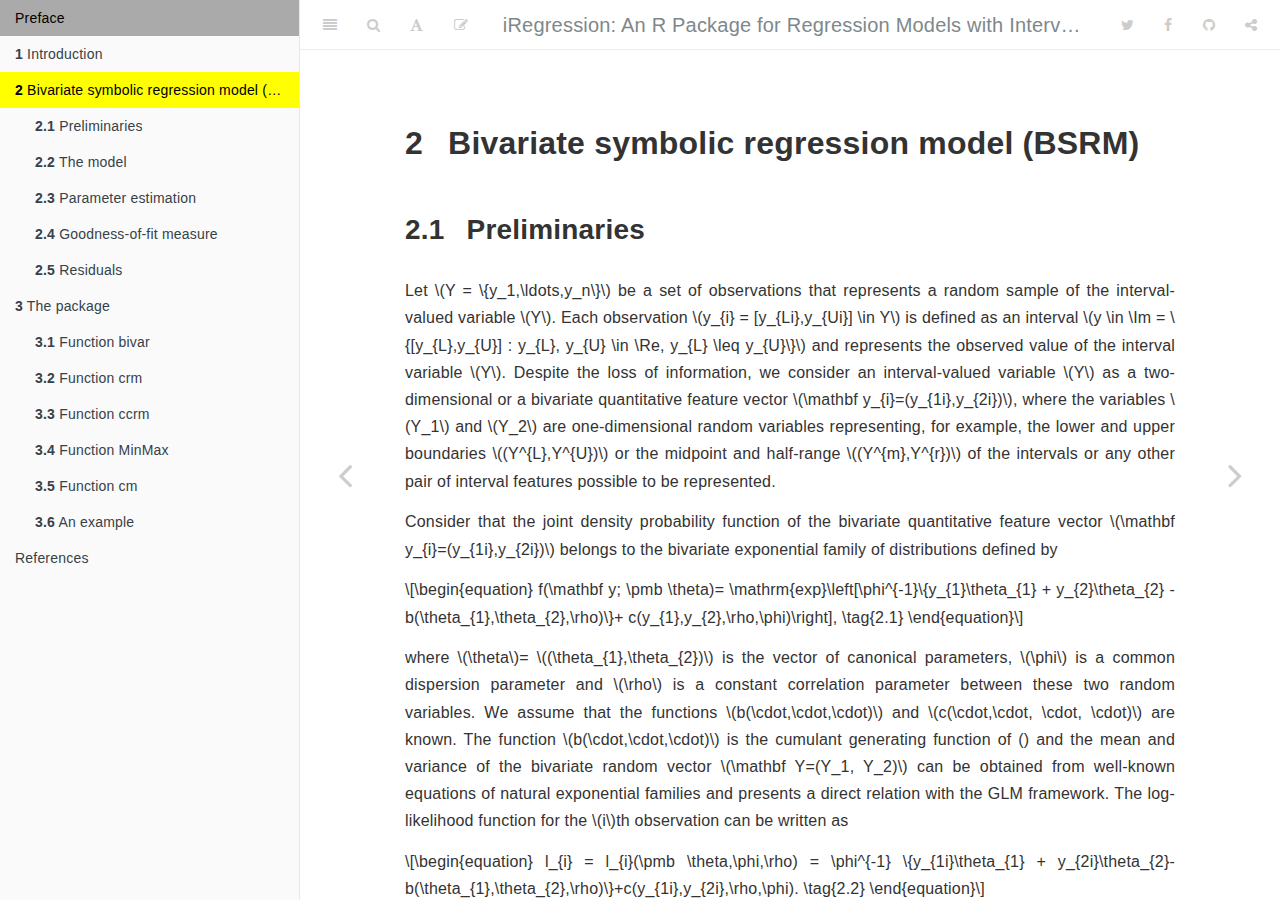
==== commit bd212c73: "Update" ====
--- a/docs/bivariate-symbolic-regression-model-bsrm.html
+++ b/docs/bivariate-symbolic-regression-model-bsrm.html
@@ -25,7 +25,7 @@
 <meta name="author" content="Eufrasio de A. Lima Neto and Pedro Rafael D. Marinho">
 
 
-<meta name="date" content="2019-01-24">
+<meta name="date" content="2019-01-28">
 
   <meta name="viewport" content="width=device-width, initial-scale=1">
   <meta name="apple-mobile-web-app-capable" content="yes">
@@ -77,6 +77,9 @@
 <li class="chapter" data-level="3.1" data-path="package.html"><a href="package.html#function-bivar"><i class="fa fa-check"></i><b>3.1</b> Function bivar</a></li>
 <li class="chapter" data-level="3.2" data-path="package.html"><a href="package.html#sec:crm"><i class="fa fa-check"></i><b>3.2</b> Function crm</a></li>
 <li class="chapter" data-level="3.3" data-path="package.html"><a href="package.html#sec:ccrm"><i class="fa fa-check"></i><b>3.3</b> Function ccrm</a></li>
+<li class="chapter" data-level="3.4" data-path="package.html"><a href="package.html#sec:MinMax"><i class="fa fa-check"></i><b>3.4</b> Function MinMax</a></li>
+<li class="chapter" data-level="3.5" data-path="package.html"><a href="package.html#sec:cm"><i class="fa fa-check"></i><b>3.5</b> Function cm</a></li>
+<li class="chapter" data-level="3.6" data-path="package.html"><a href="package.html#sec:an_example"><i class="fa fa-check"></i><b>3.6</b> An example</a></li>
 </ul></li>
 <li class="chapter" data-level="" data-path="references.html"><a href="references.html"><i class="fa fa-check"></i>References</a></li>
 </ul>
